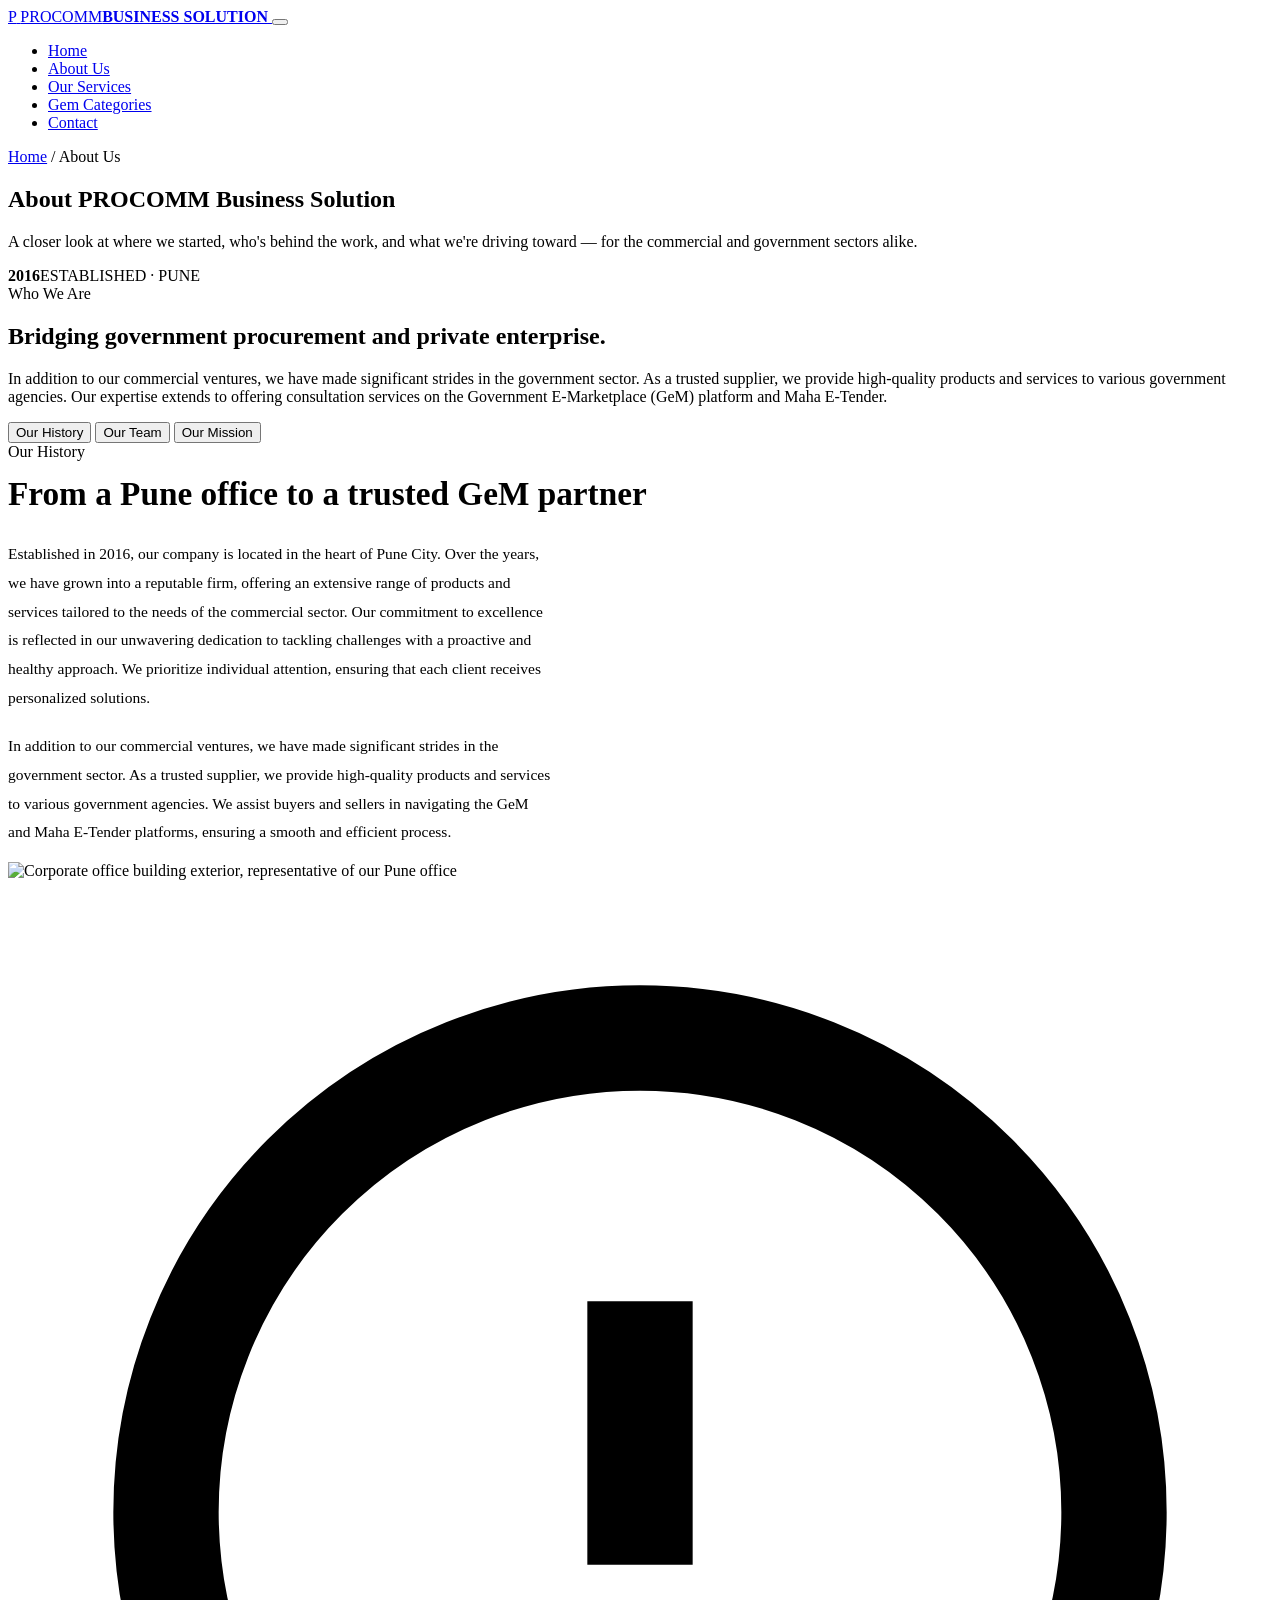
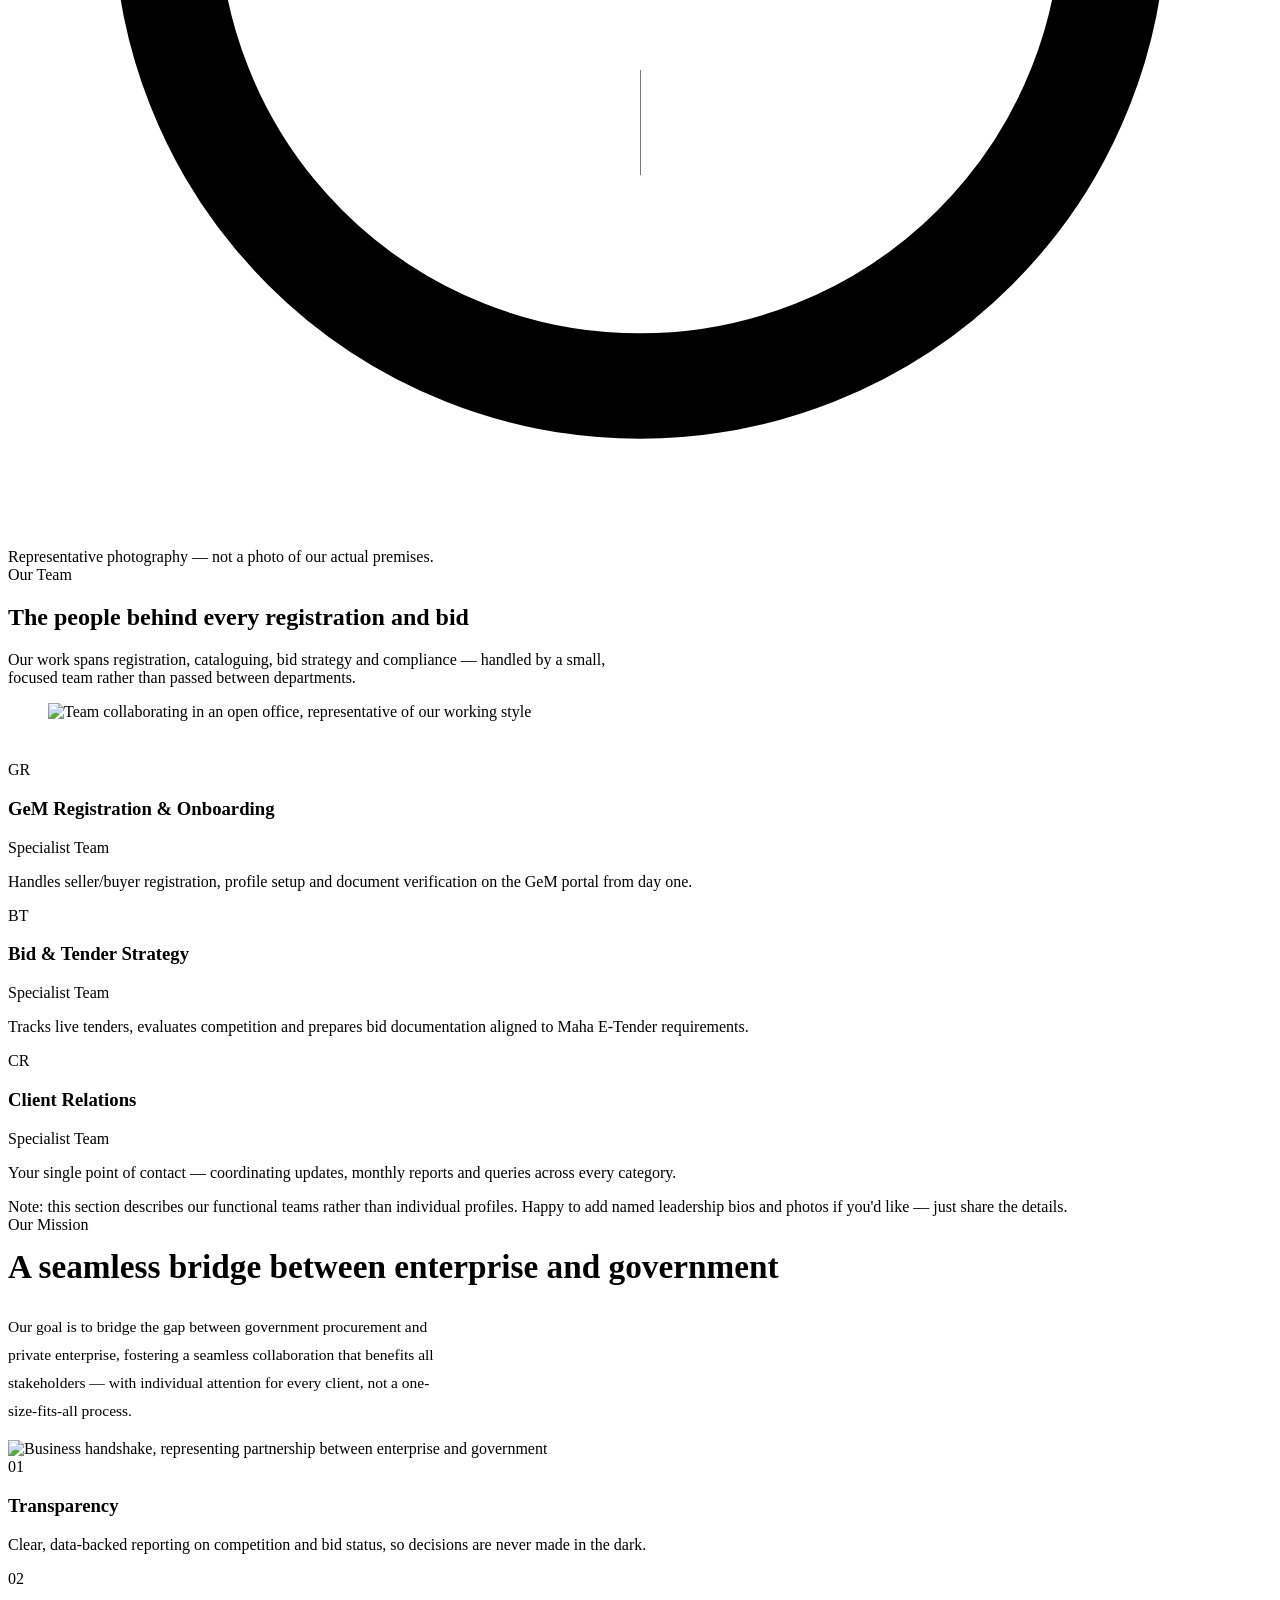
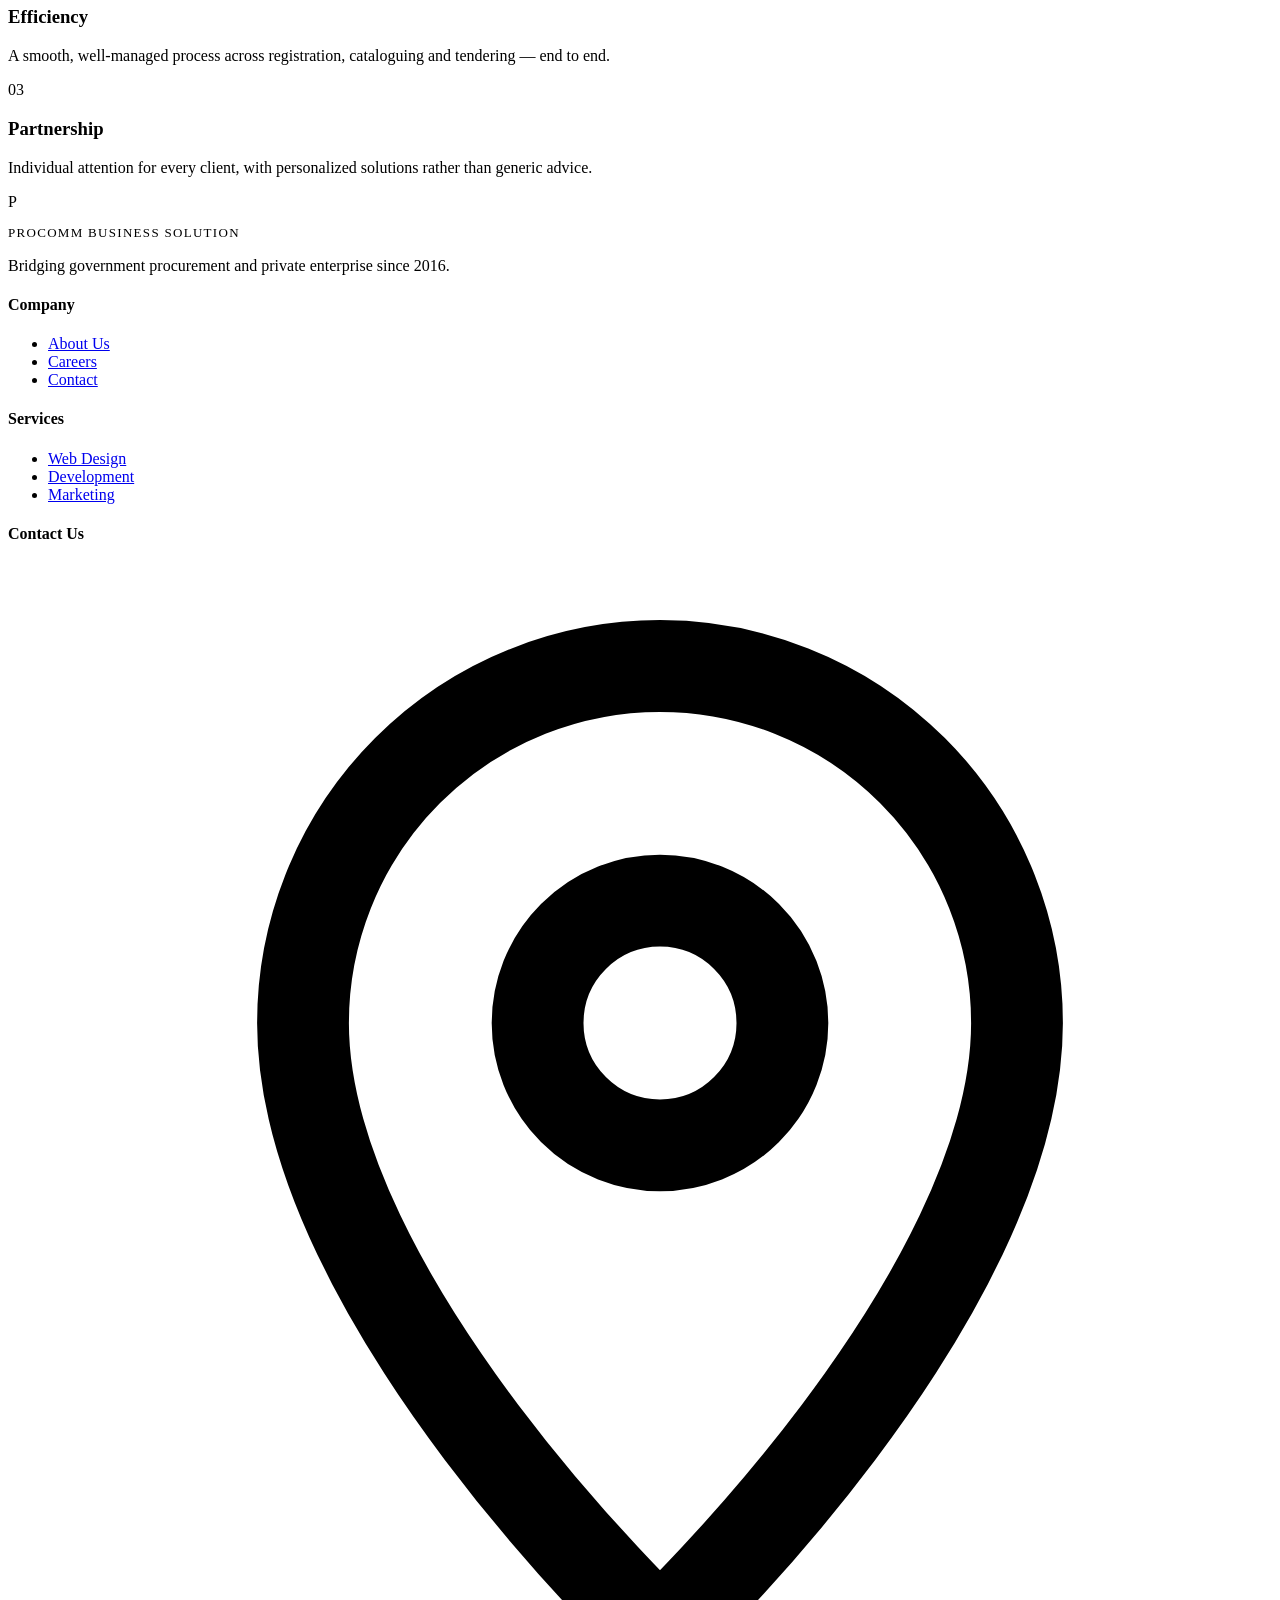
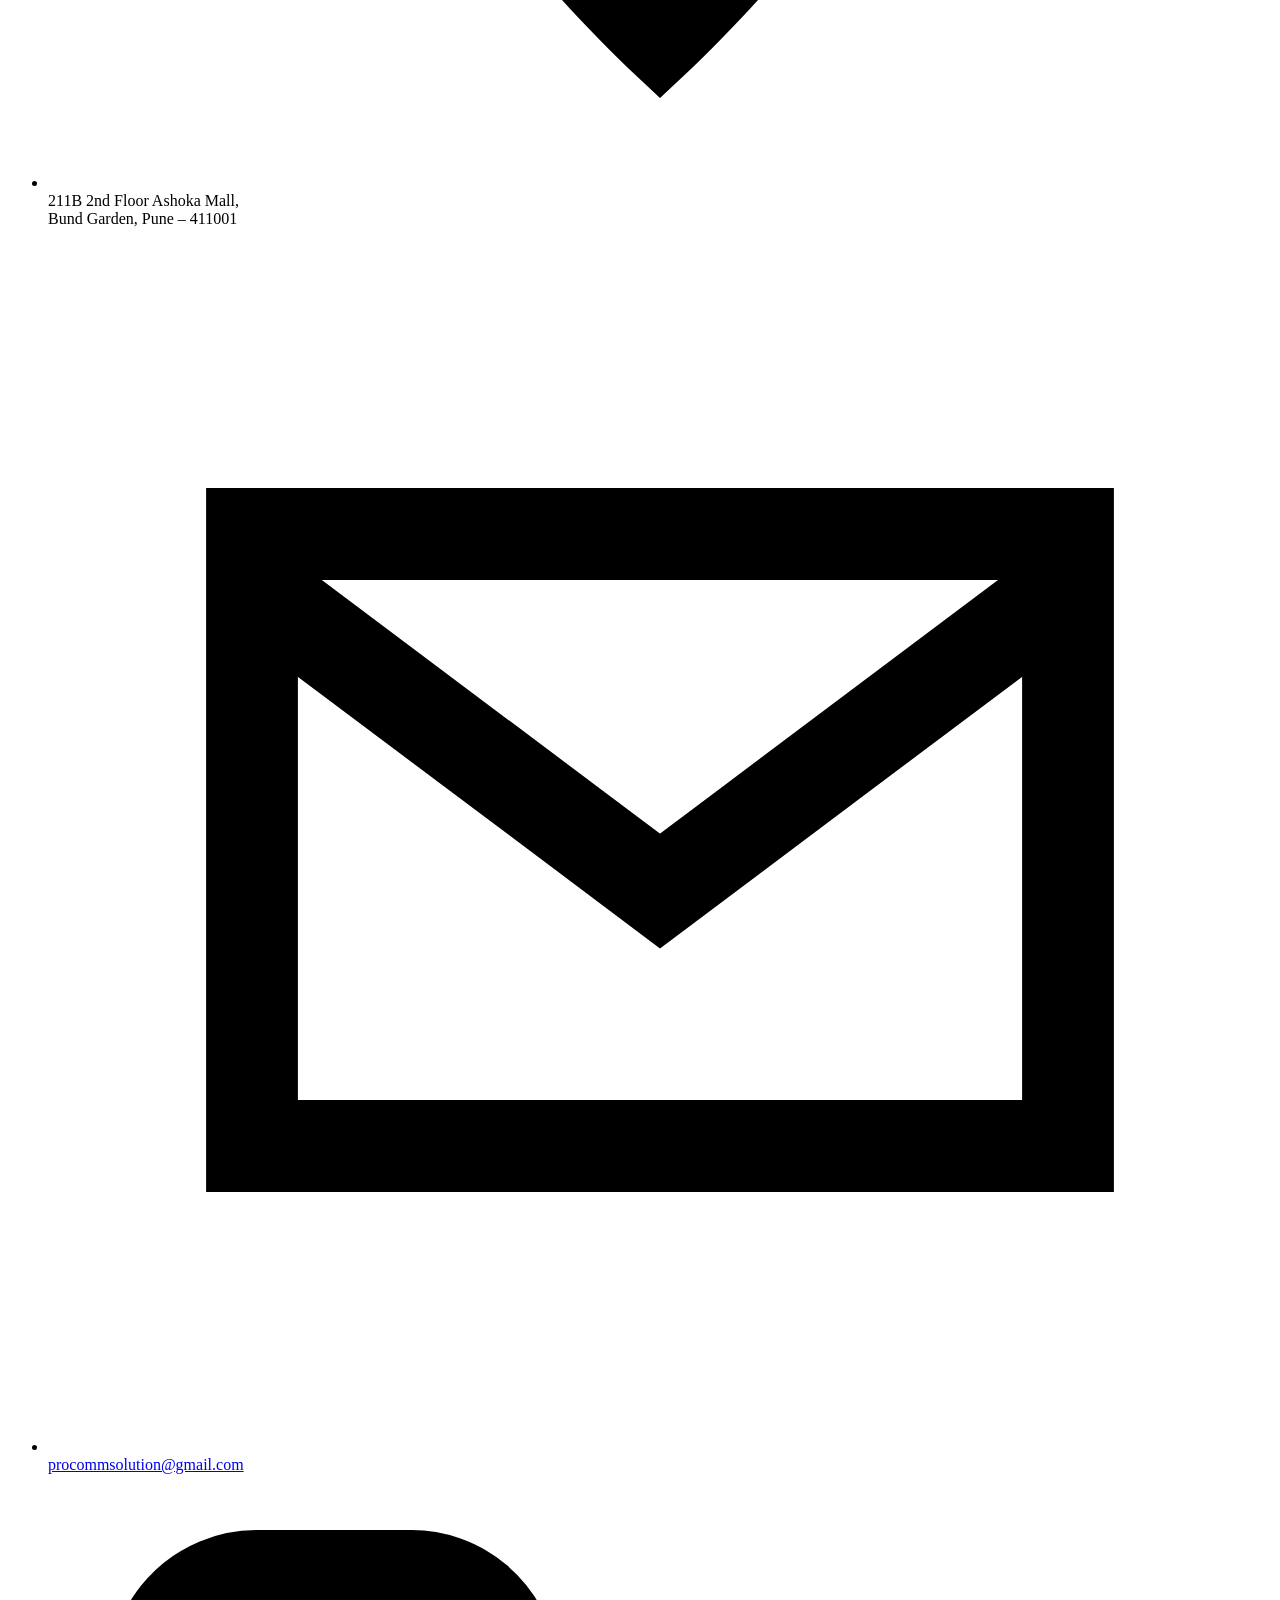
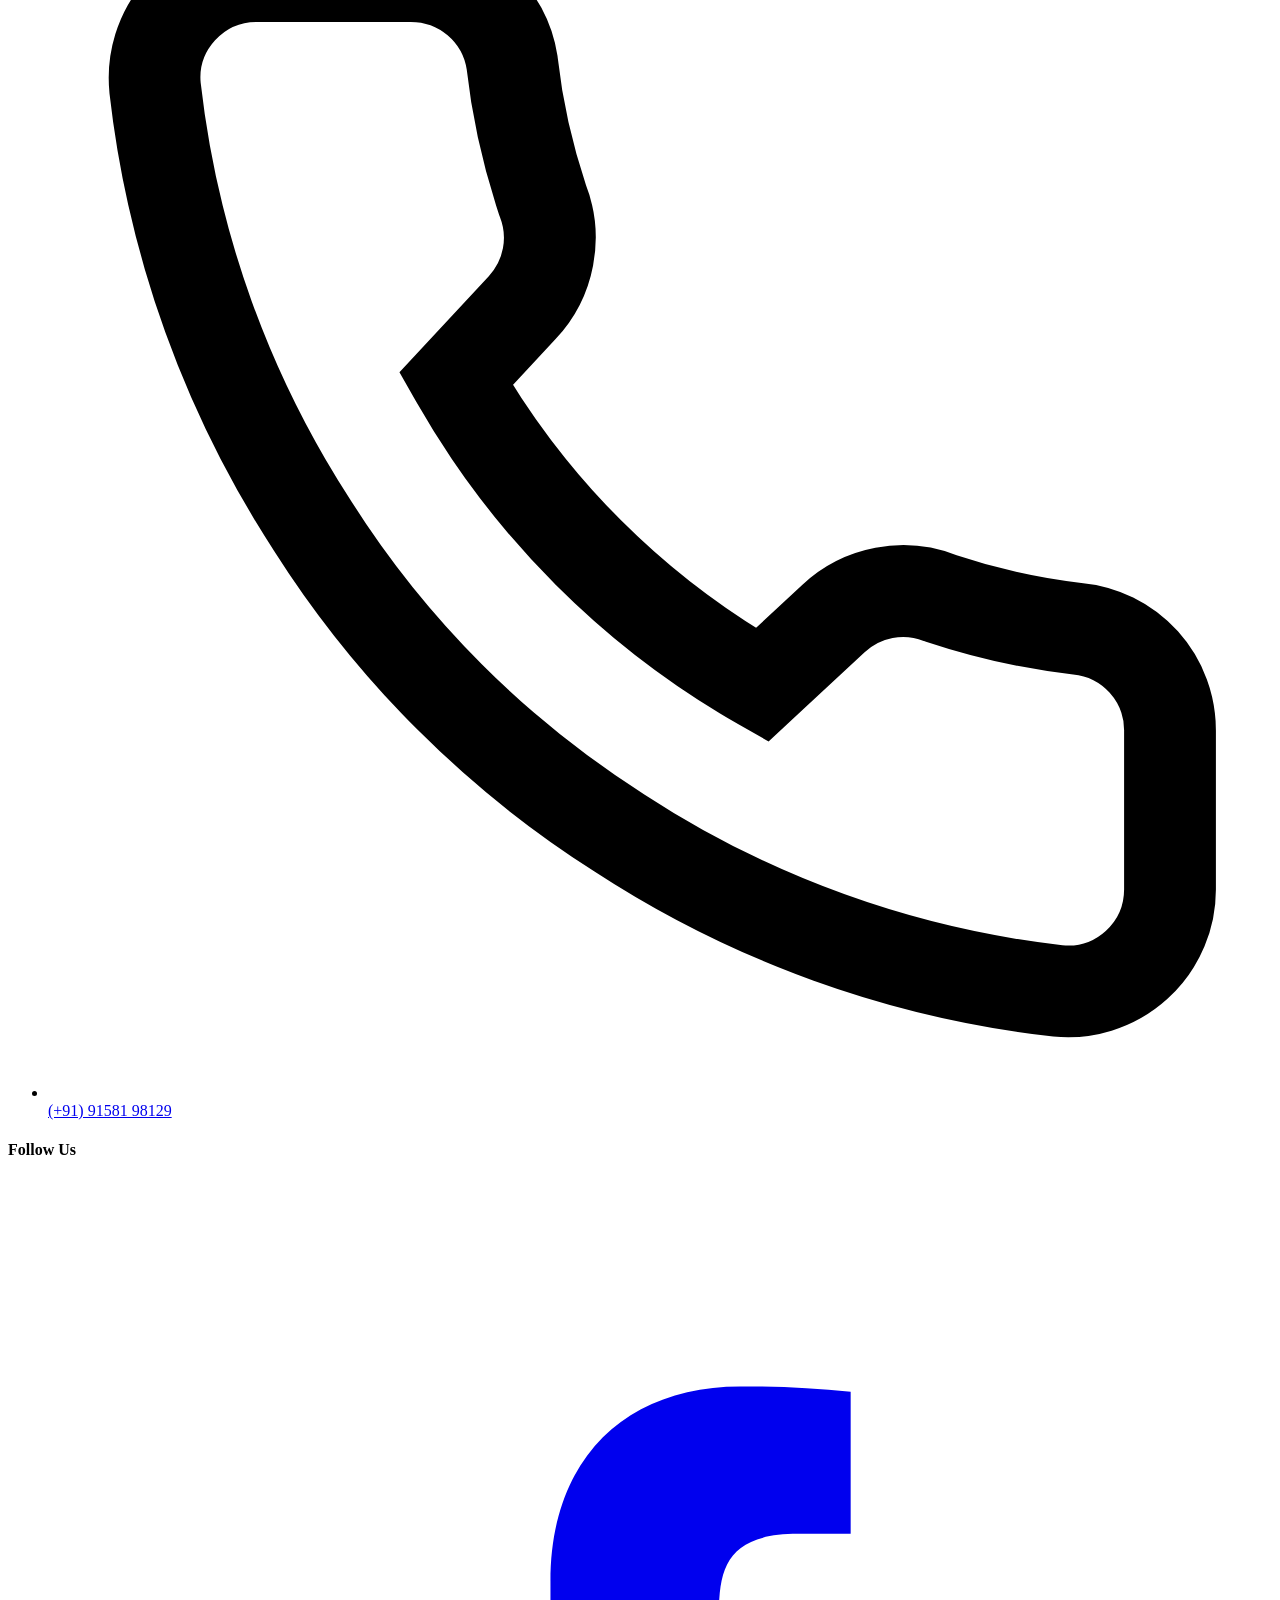
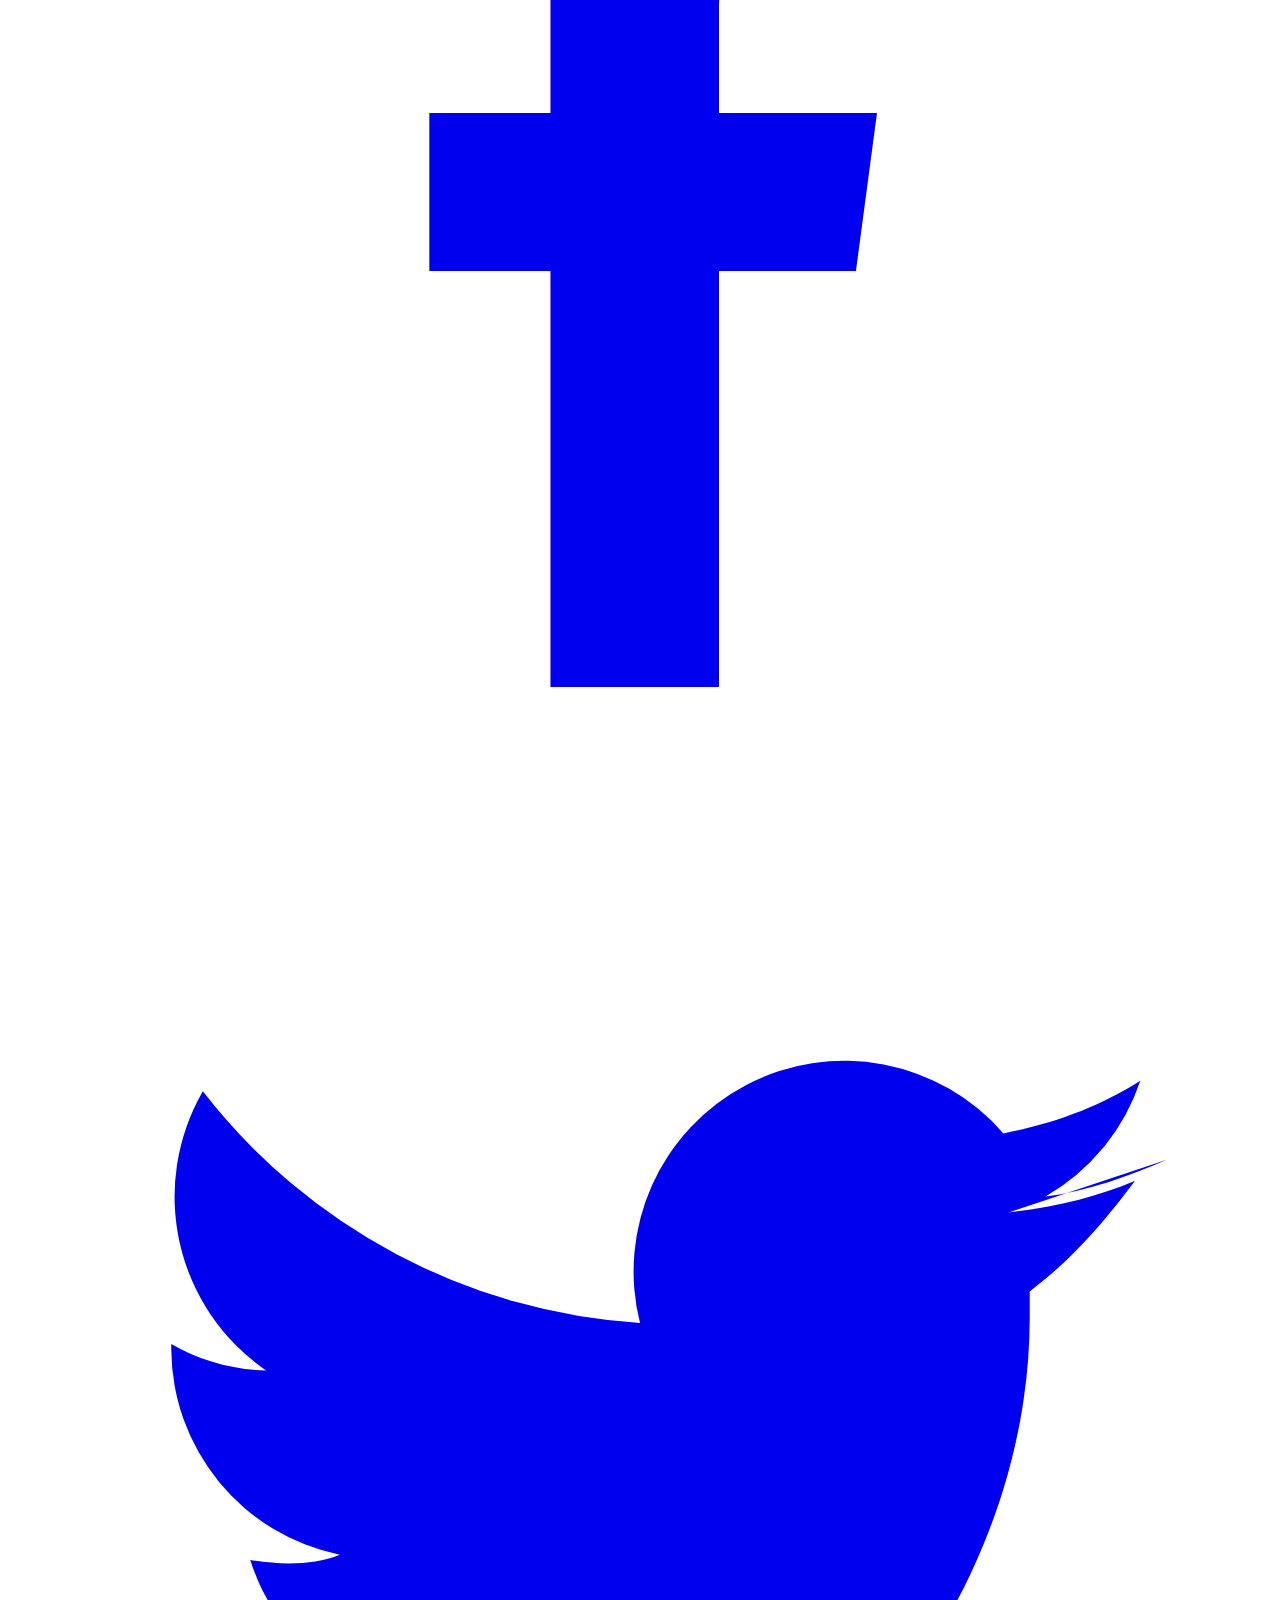
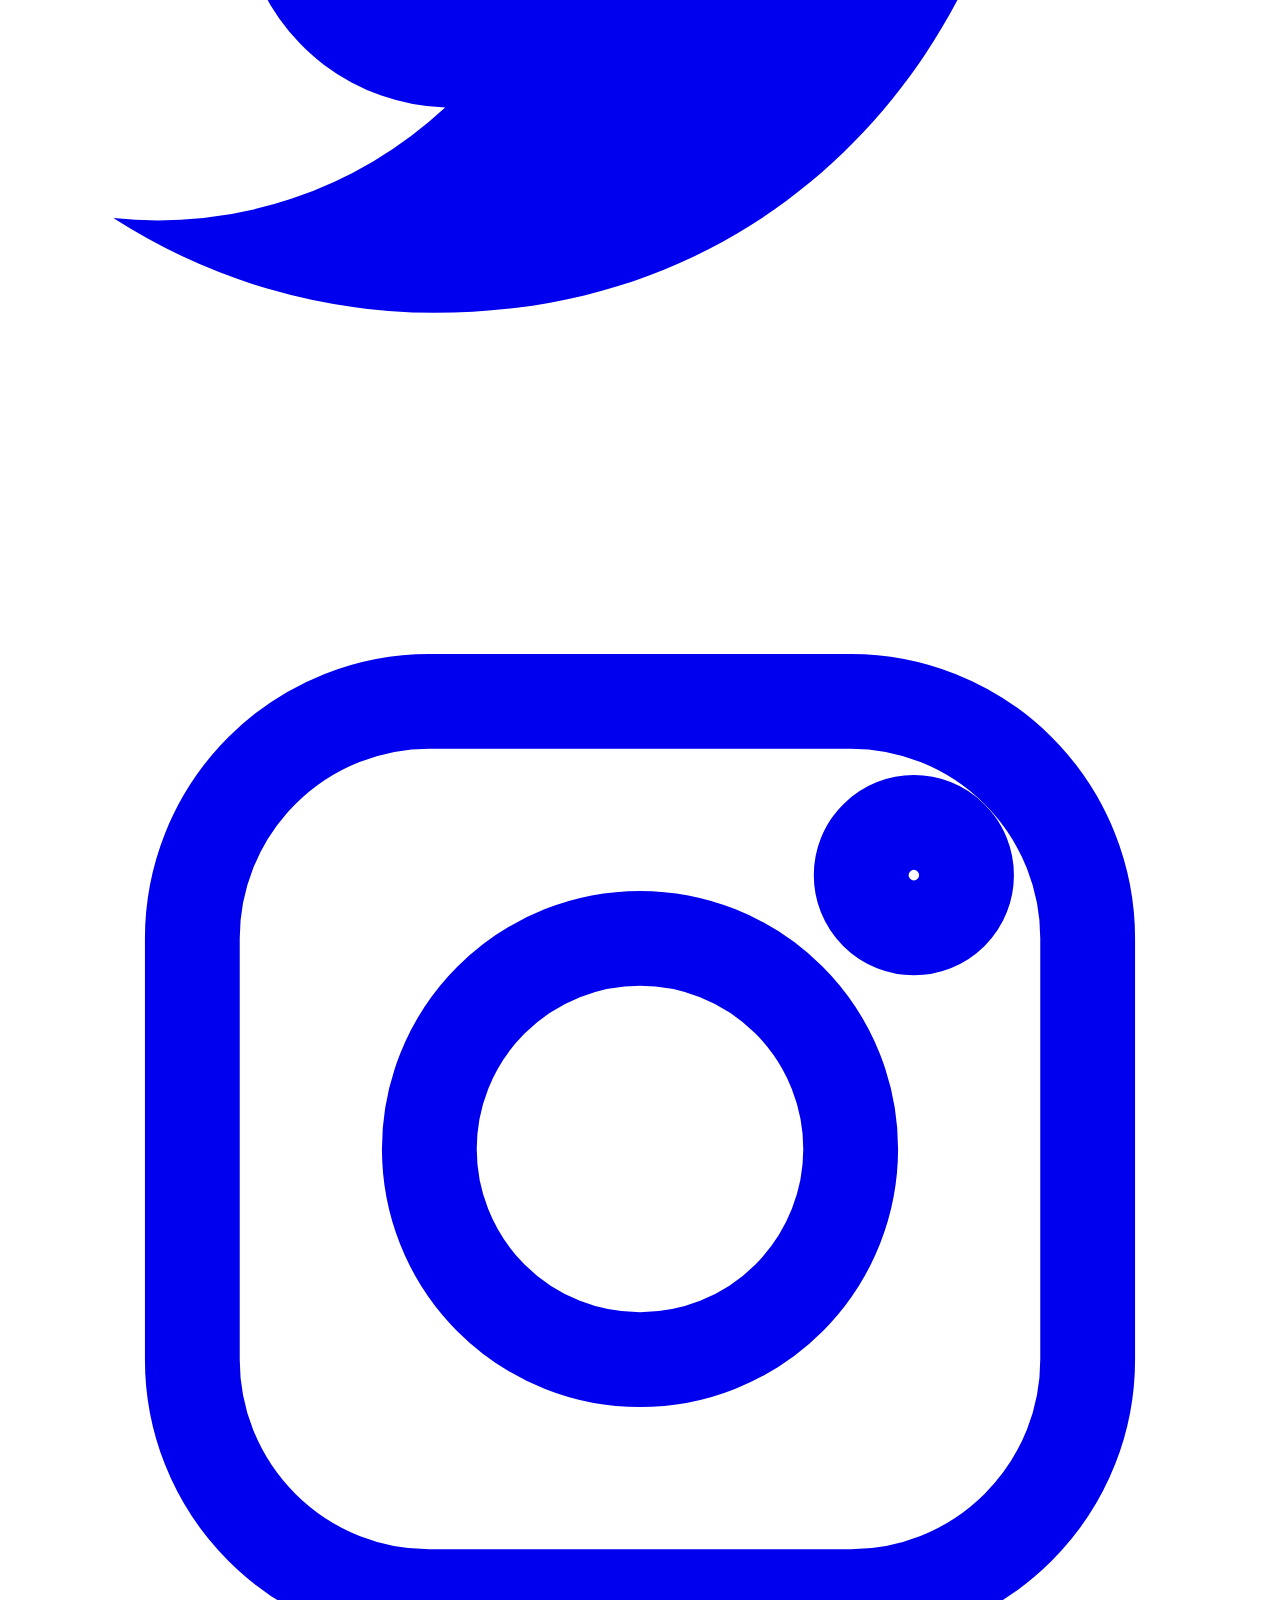
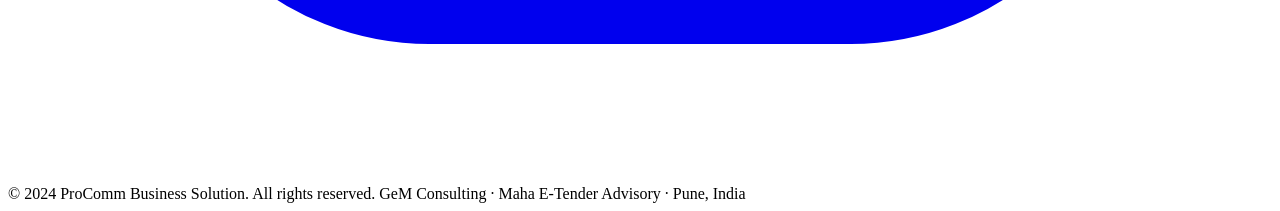
==== about.html @ 37d2df7b "Add files via upload" ====
<!DOCTYPE html>
<html lang="en">
<head>
<meta charset="UTF-8">
<meta name="viewport" content="width=device-width, initial-scale=1">
<title>About Us — PROCOMM BUSINESS SOLUTION</title>
<meta name="description" content="Our history, our team, and our mission — PROCOMM Business Solution, Pune.">
<link rel="preconnect" href="https://fonts.googleapis.com">
<link rel="preconnect" href="https://fonts.gstatic.com" crossorigin>
<link href="https://fonts.googleapis.com/css2?family=Fraunces:opsz,wght@9..144,500;9..144,600;9..144,680&family=Inter:wght@400;500;600;700&family=IBM+Plex+Mono:wght@400;500&display=swap" rel="stylesheet">
<link rel="stylesheet" href="styles.css">
</head>
<body>

<header id="site-header">
  <div class="nav">
    <a href="index.html" class="brand" aria-label="ProComm Business Solution — home">
      <span class="brand-mark">P</span>
      <span class="brand-text">PROCOMM<b>BUSINESS SOLUTION</b></span>
    </a>
    <button class="nav-toggle" id="navToggle" aria-label="Toggle menu" aria-expanded="false"><span></span></button>
    <nav class="menu" id="navMenu">
      <ul>
        <li><a href="index.html">Home</a></li>
        <li><a href="about.html" aria-current="page">About Us</a></li>
        <li><a href="services.html">Our Services</a></li>
        <li><a href="gem-categories.html">Gem Categories</a></li>
        <li><a href="contact.html">Contact</a></li>
      </ul>
    </nav>
  </div>
</header>

<main>

  <section class="page-banner">
    <div class="wrap">
      <div class="breadcrumb"><a href="index.html">Home</a> / About Us</div>
      <h1>About PROCOMM Business Solution</h1>
      <p class="lede">A closer look at where we started, who's behind the work, and what we're driving toward — for the commercial and government sectors alike.</p>
    </div>
  </section>

  <!-- ============ ABOUT INTRO ============ -->
  <section class="about">
    <div class="wrap about-grid">
      <div class="about-tab">
        <div class="est"><b>2016</b>ESTABLISHED · PUNE</div>
      </div>
      <div>
        <span class="eyebrow">Who We Are</span>
        <h2>Bridging government procurement and private enterprise.</h2>
        <p>In addition to our commercial ventures, we have made significant strides in the government sector. As a trusted supplier, we provide high-quality products and services to various government agencies. Our expertise extends to offering consultation services on the Government E-Marketplace (GeM) platform and Maha E-Tender.</p>
      </div>
    </div>
  </section>

  <!-- ============ TABS: HISTORY / TEAM / MISSION ============ -->
  <section class="section-alt">
    <div class="wrap">
      <div class="tabbar" role="tablist" aria-label="About sections">
        <button class="tab-btn" role="tab" data-tab="panel-history" aria-selected="true">Our History</button>
        <button class="tab-btn" role="tab" data-tab="panel-team" aria-selected="false" id="team">Our Team</button>
        <button class="tab-btn" role="tab" data-tab="panel-mission" aria-selected="false">Our Mission</button>
      </div>

      <!-- HISTORY -->
      <div class="tab-panel is-visible" id="panel-history" role="tabpanel">
        <div class="media-split">
          <div>
            <span class="eyebrow">Our History</span>
            <h2 style="font-size:clamp(1.7rem, 2.6vw, 2.2rem); color:var(--ink-900); margin-top:14px;">From a Pune office to a trusted GeM partner</h2>
            <p style="font-size:15.5px; line-height:1.85; max-width:70ch; color:var(--slate-700); margin-top:18px;">Established in 2016, our company is located in the heart of Pune City. Over the years, we have grown into a reputable firm, offering an extensive range of products and services tailored to the needs of the commercial sector. Our commitment to excellence is reflected in our unwavering dedication to tackling challenges with a proactive and healthy approach. We prioritize individual attention, ensuring that each client receives personalized solutions.</p>
            <p style="font-size:15.5px; line-height:1.85; max-width:70ch; color:var(--slate-700); margin-top:20px;">In addition to our commercial ventures, we have made significant strides in the government sector. As a trusted supplier, we provide high-quality products and services to various government agencies. We assist buyers and sellers in navigating the GeM and Maha E-Tender platforms, ensuring a smooth and efficient process.</p>
          </div>
          <div class="media-split-media">
            <figure class="photo-frame ratio-tall reveal-target in" style="margin:0;">
              <img src="https://images.unsplash.com/photo-1504297050568-910d24c426d3?w=1000&q=80&auto=format&fit=crop" alt="Corporate office building exterior, representative of our Pune office">
            </figure>
            <div class="photo-note">
              <svg viewBox="0 0 24 24" fill="none" stroke="currentColor" stroke-width="2"><circle cx="12" cy="12" r="9"/><path d="M12 8v5M12 16h.01"/></svg>
              Representative photography — not a photo of our actual premises.
            </div>
          </div>
        </div>
      </div>

      <!-- TEAM -->
      <div class="tab-panel" id="panel-team" role="tabpanel">
        <div class="section-head" style="max-width:75ch;">
          <span class="eyebrow">Our Team</span>
          <h2>The people behind every registration and bid</h2>
          <p>Our work spans registration, cataloguing, bid strategy and compliance — handled by a small, focused team rather than passed between departments.</p>
        </div>

        <figure class="photo-frame ratio-banner reveal-target in" style="margin-bottom:40px;">
          <img src="https://images.unsplash.com/photo-1531973576160-7125cd663d86?w=1800&q=80&auto=format&fit=crop" alt="Team collaborating in an open office, representative of our working style">
        </figure>

        <div class="team-grid">
          <div class="team-card zoom-card reveal-target">
            <div class="avatar">GR</div>
            <h3>GeM Registration &amp; Onboarding</h3>
            <span class="role">Specialist Team</span>
            <p>Handles seller/buyer registration, profile setup and document verification on the GeM portal from day one.</p>
          </div>
          <div class="team-card zoom-card reveal-target">
            <div class="avatar">BT</div>
            <h3>Bid &amp; Tender Strategy</h3>
            <span class="role">Specialist Team</span>
            <p>Tracks live tenders, evaluates competition and prepares bid documentation aligned to Maha E-Tender requirements.</p>
          </div>
          <div class="team-card zoom-card reveal-target">
            <div class="avatar">CR</div>
            <h3>Client Relations</h3>
            <span class="role">Specialist Team</span>
            <p>Your single point of contact — coordinating updates, monthly reports and queries across every category.</p>
          </div>
        </div>
        <div class="note-box">Note: this section describes our functional teams rather than individual profiles. Happy to add named leadership bios and photos if you'd like — just share the details.</div>
      </div>

      <!-- MISSION -->
      <div class="tab-panel" id="panel-mission" role="tabpanel">
        <div class="media-split reverse">
          <div>
            <span class="eyebrow">Our Mission</span>
            <h2 style="font-size:clamp(1.7rem, 2.6vw, 2.2rem); color:var(--ink-900); margin-top:14px;">A seamless bridge between enterprise and government</h2>
            <p style="font-size:15.5px; line-height:1.8; color:var(--slate-500); margin-top:16px; max-width:56ch;">Our goal is to bridge the gap between government procurement and private enterprise, fostering a seamless collaboration that benefits all stakeholders — with individual attention for every client, not a one-size-fits-all process.</p>
          </div>
          <div class="media-split-media">
            <figure class="photo-frame ratio-tall reveal-target in" style="margin:0;">
              <img src="https://images.unsplash.com/photo-1521791136064-7986c2920216?w=1000&q=80&auto=format&fit=crop" alt="Business handshake, representing partnership between enterprise and government">
            </figure>
          </div>
        </div>
        <div class="pillars">
          <div class="pillar zoom-card reveal-target">
            <span class="num">01</span>
            <h3>Transparency</h3>
            <p>Clear, data-backed reporting on competition and bid status, so decisions are never made in the dark.</p>
          </div>
          <div class="pillar zoom-card reveal-target">
            <span class="num">02</span>
            <h3>Efficiency</h3>
            <p>A smooth, well-managed process across registration, cataloguing and tendering — end to end.</p>
          </div>
          <div class="pillar zoom-card reveal-target">
            <span class="num">03</span>
            <h3>Partnership</h3>
            <p>Individual attention for every client, with personalized solutions rather than generic advice.</p>
          </div>
        </div>
      </div>
    </div>
  </section>

</main>

<!-- ============ FOOTER ============ -->
<footer id="contact">
  <div class="wrap">
    <div class="footer-grid">
      <div class="footer-brand">
        <span class="brand-mark">P</span>
        <div style="font-family:var(--font-mono); font-size:13px; letter-spacing:.1em; color:var(--paper-50); margin-top:14px;">PROCOMM BUSINESS SOLUTION</div>
        <p>Bridging government procurement and private enterprise since 2016.</p>
      </div>
      <div>
        <h4>Company</h4>
        <ul>
          <li><a href="about.html">About Us</a></li>
          <li><a href="about.html#team">Careers</a></li>
          <li><a href="contact.html">Contact</a></li>
        </ul>
      </div>
      <div>
        <h4>Services</h4>
        <ul>
          <li><a href="#">Web Design</a></li>
          <li><a href="#">Development</a></li>
          <li><a href="#">Marketing</a></li>
        </ul>
      </div>

      <div>
        <h4>Contact Us</h4>
        <ul class="contact-block">
          <li>
            <svg viewBox="0 0 24 24" fill="none" stroke="currentColor" stroke-width="1.8"><path d="M12 21s7-6.6 7-12a7 7 0 1 0-14 0c0 5.4 7 12 7 12Z"/><circle cx="12" cy="9" r="2.4"/></svg>
            <span>211B 2nd Floor Ashoka Mall,<br>Bund Garden, Pune – 411001</span>
          </li>
          <li>
            <svg viewBox="0 0 24 24" fill="none" stroke="currentColor" stroke-width="1.8"><path d="M4 6h16v12H4z"/><path d="M4 7l8 6 8-6"/></svg>
            <a href="mailto:procommsolution@gmail.com">procommsolution@gmail.com</a>
          </li>
          <li>
            <svg viewBox="0 0 24 24" fill="none" stroke="currentColor" stroke-width="1.8"><path d="M22 16.9v3a2 2 0 0 1-2.2 2 19.8 19.8 0 0 1-8.6-3.1 19.5 19.5 0 0 1-6-6A19.8 19.8 0 0 1 2.1 4.2 2 2 0 0 1 4.1 2h3a2 2 0 0 1 2 1.7c.1.9.3 1.8.6 2.7a2 2 0 0 1-.4 2.1L8 9.9a16 16 0 0 0 6 6l1.4-1.3a2 2 0 0 1 2.1-.4c.9.3 1.8.5 2.7.6a2 2 0 0 1 1.8 2Z"/></svg>
            <a href="tel:+919158198129">(+91) 91581 98129</a>
          </li>
        </ul>
      </div>
      <div>
        <h4>Follow Us</h4>
        <div class="social-row">
          <a href="https://www.facebook.com" aria-label="Facebook"><svg viewBox="0 0 24 24" fill="currentColor"><path d="M13.5 21v-7.9h2.6l.4-3h-3v-1.9c0-.9.2-1.5 1.5-1.5H16V4a20 20 0 0 0-2.1-.1c-2.1 0-3.6 1.3-3.6 3.7v2.5H8v3h2.3V21h3.2Z"/></svg></a>
          <a href="https://www.twitter.com" aria-label="Twitter"><svg viewBox="0 0 24 24" fill="currentColor"><path d="M22 5.9c-.7.3-1.5.6-2.3.7a4 4 0 0 0 1.8-2.2c-.8.5-1.6.8-2.6 1a4 4 0 0 0-6.9 3.6A11.4 11.4 0 0 1 3.7 4.6a4 4 0 0 0 1.2 5.3c-.6 0-1.3-.2-1.8-.5v.1a4 4 0 0 0 3.2 3.9c-.5.2-1.1.2-1.7.1a4 4 0 0 0 3.7 2.8A8 8 0 0 1 2 18.4a11.3 11.3 0 0 0 6.1 1.8c7.3 0 11.3-6.1 11.3-11.3v-.5c.8-.6 1.4-1.3 2-2.1-.7.3-1.5.5-2.4.6Z"/></svg></a>
          <a href="https://www.instagram.com" aria-label="Instagram"><svg viewBox="0 0 24 24" fill="none" stroke="currentColor" stroke-width="1.8"><rect x="3.5" y="3.5" width="17" height="17" rx="4.5"/><circle cx="12" cy="12" r="4"/><circle cx="17.2" cy="6.8" r="1"/></svg></a>
        </div>
      </div>
    </div>
    <div class="footer-bottom">
      <span>© 2024 ProComm Business Solution. All rights reserved.</span>
      <span>GeM Consulting · Maha E-Tender Advisory · Pune, India</span>
    </div>
  </div>
</footer>

<script src="script.js" defer></script>
</body>
</html>
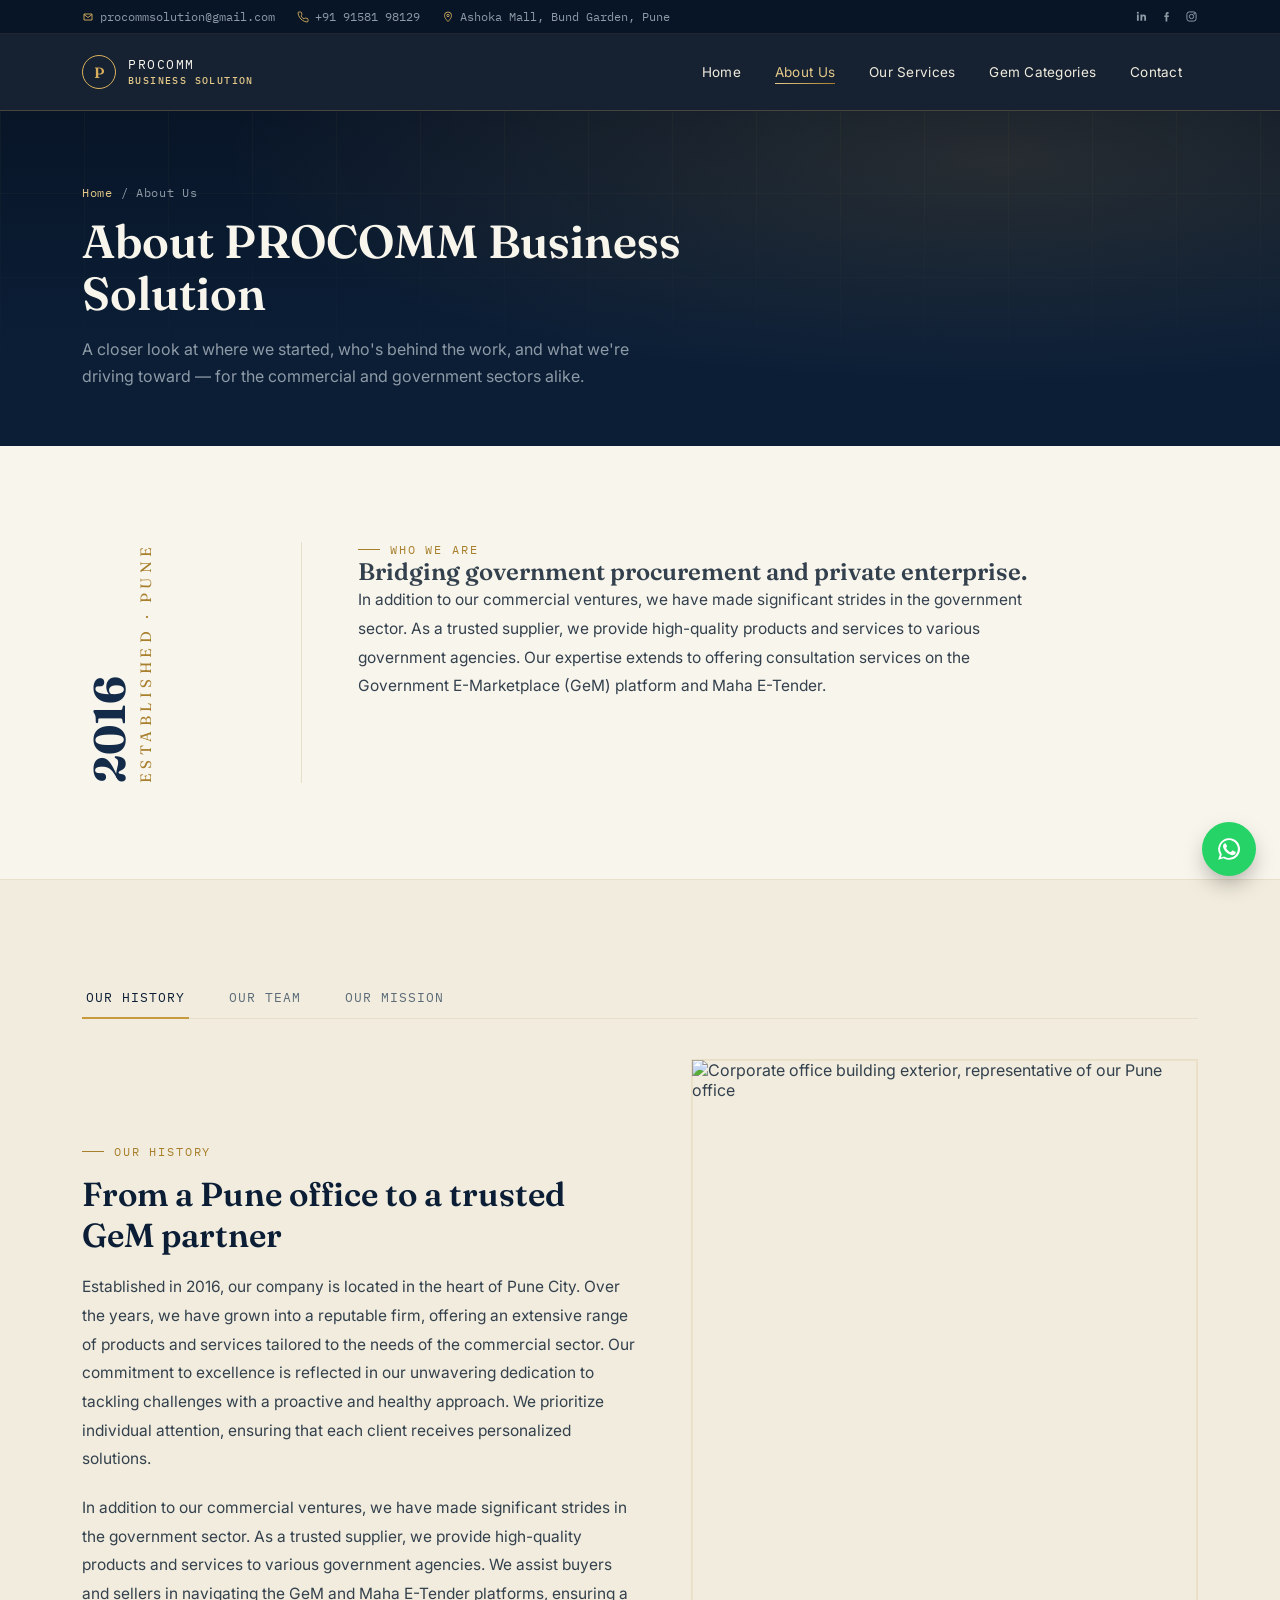
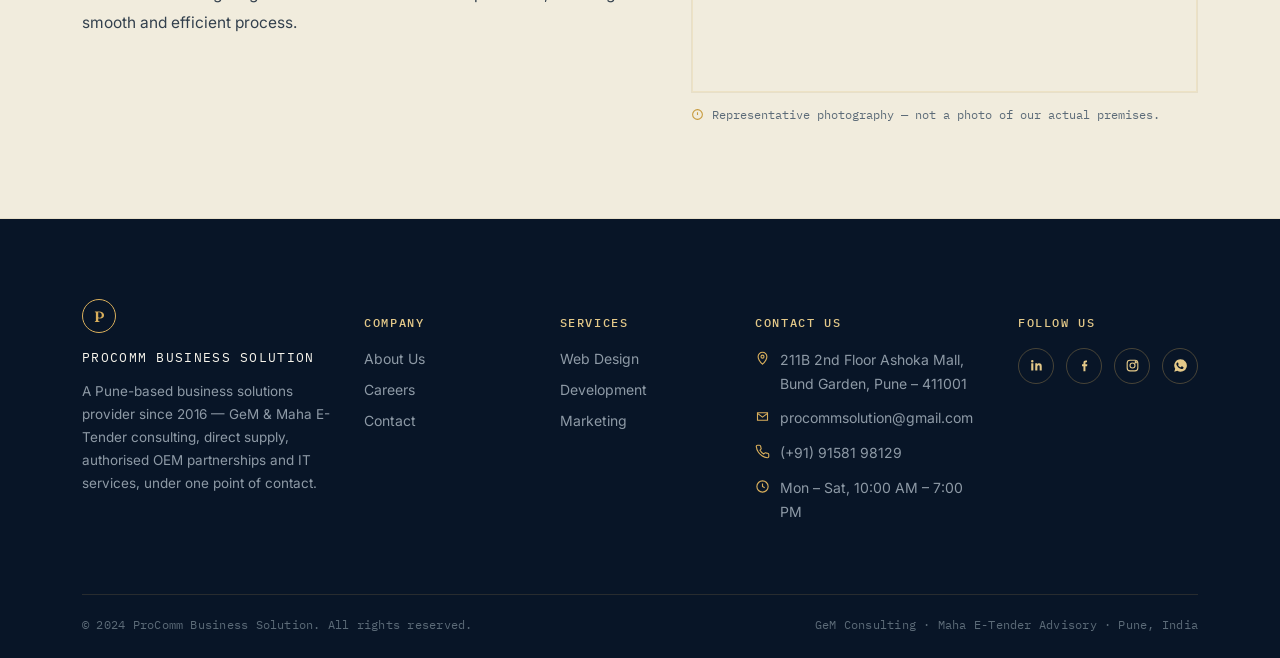
==== commit 3ad2b695: "Initial commit" ====
--- a/about.html
+++ b/about.html
@@ -12,6 +12,20 @@
 </head>
 <body>
 
+<div class="topbar">
+  <div class="wrap">
+    <div class="topbar-links">
+      <a href="mailto:procommsolution@gmail.com"><svg viewBox="0 0 24 24" fill="none" stroke="currentColor" stroke-width="1.8"><path d="M4 6h16v12H4z"/><path d="M4 7l8 6 8-6"/></svg>procommsolution@gmail.com</a>
+      <a href="tel:+919158198129"><svg viewBox="0 0 24 24" fill="none" stroke="currentColor" stroke-width="1.8"><path d="M22 16.9v3a2 2 0 0 1-2.2 2 19.8 19.8 0 0 1-8.6-3.1 19.5 19.5 0 0 1-6-6A19.8 19.8 0 0 1 2.1 4.2 2 2 0 0 1 4.1 2h3a2 2 0 0 1 2 1.7c.1.9.3 1.8.6 2.7a2 2 0 0 1-.4 2.1L8 9.9a16 16 0 0 0 6 6l1.4-1.3a2 2 0 0 1 2.1-.4c.9.3 1.8.5 2.7.6a2 2 0 0 1 1.8 2Z"/></svg>+91 91581 98129</a>
+      <span><svg viewBox="0 0 24 24" fill="none" stroke="currentColor" stroke-width="1.8" style="width:12px;height:12px;display:inline;vertical-align:-2px;margin-right:6px;"><path d="M12 21s7-6.6 7-12a7 7 0 1 0-14 0c0 5.4 7 12 7 12Z"/><circle cx="12" cy="9" r="2.4"/></svg>Ashoka Mall, Bund Garden, Pune</span>
+    </div>
+    <div class="topbar-social">
+      <a href="https://www.linkedin.com" aria-label="LinkedIn"><svg viewBox="0 0 24 24" fill="currentColor"><path d="M6.94 8.5H3.56V20h3.38V8.5ZM5.25 3a2 2 0 1 0 0 4 2 2 0 0 0 0-4ZM20.44 20h-3.37v-5.9c0-1.4-.5-2.36-1.76-2.36-.96 0-1.53.65-1.78 1.27-.09.22-.11.53-.11.84V20h-3.38s.05-10.4 0-11.5h3.38v1.63c.45-.7 1.25-1.7 3.05-1.7 2.23 0 3.9 1.46 3.9 4.6V20Z"/></svg></a>
+      <a href="https://www.facebook.com" aria-label="Facebook"><svg viewBox="0 0 24 24" fill="currentColor"><path d="M13.5 21v-7.9h2.6l.4-3h-3v-1.9c0-.9.2-1.5 1.5-1.5H16V4a20 20 0 0 0-2.1-.1c-2.1 0-3.6 1.3-3.6 3.7v2.5H8v3h2.3V21h3.2Z"/></svg></a>
+      <a href="https://www.instagram.com" aria-label="Instagram"><svg viewBox="0 0 24 24" fill="none" stroke="currentColor" stroke-width="1.8"><rect x="3.5" y="3.5" width="17" height="17" rx="4.5"/><circle cx="12" cy="12" r="4"/><circle cx="17.2" cy="6.8" r="1"/></svg></a>
+    </div>
+  </div>
+</div>
 <header id="site-header">
   <div class="nav">
     <a href="index.html" class="brand" aria-label="ProComm Business Solution — home">
@@ -164,7 +178,7 @@
       <div class="footer-brand">
         <span class="brand-mark">P</span>
         <div style="font-family:var(--font-mono); font-size:13px; letter-spacing:.1em; color:var(--paper-50); margin-top:14px;">PROCOMM BUSINESS SOLUTION</div>
-        <p>Bridging government procurement and private enterprise since 2016.</p>
+        <p>A Pune-based business solutions provider since 2016 — GeM &amp; Maha E-Tender consulting, direct supply, authorised OEM partnerships and IT services, under one point of contact.</p>
       </div>
       <div>
         <h4>Company</h4>
@@ -198,14 +212,19 @@
             <svg viewBox="0 0 24 24" fill="none" stroke="currentColor" stroke-width="1.8"><path d="M22 16.9v3a2 2 0 0 1-2.2 2 19.8 19.8 0 0 1-8.6-3.1 19.5 19.5 0 0 1-6-6A19.8 19.8 0 0 1 2.1 4.2 2 2 0 0 1 4.1 2h3a2 2 0 0 1 2 1.7c.1.9.3 1.8.6 2.7a2 2 0 0 1-.4 2.1L8 9.9a16 16 0 0 0 6 6l1.4-1.3a2 2 0 0 1 2.1-.4c.9.3 1.8.5 2.7.6a2 2 0 0 1 1.8 2Z"/></svg>
             <a href="tel:+919158198129">(+91) 91581 98129</a>
           </li>
+          <li>
+            <svg viewBox="0 0 24 24" fill="none" stroke="currentColor" stroke-width="1.8"><circle cx="12" cy="12" r="9"/><path d="M12 7v5l3.5 2"/></svg>
+            <span>Mon – Sat, 10:00 AM – 7:00 PM</span>
+          </li>
         </ul>
       </div>
       <div>
         <h4>Follow Us</h4>
         <div class="social-row">
+          <a href="https://www.linkedin.com" aria-label="LinkedIn"><svg viewBox="0 0 24 24" fill="currentColor"><path d="M6.94 8.5H3.56V20h3.38V8.5ZM5.25 3a2 2 0 1 0 0 4 2 2 0 0 0 0-4ZM20.44 20h-3.37v-5.9c0-1.4-.5-2.36-1.76-2.36-.96 0-1.53.65-1.78 1.27-.09.22-.11.53-.11.84V20h-3.38s.05-10.4 0-11.5h3.38v1.63c.45-.7 1.25-1.7 3.05-1.7 2.23 0 3.9 1.46 3.9 4.6V20Z"/></svg></a>
           <a href="https://www.facebook.com" aria-label="Facebook"><svg viewBox="0 0 24 24" fill="currentColor"><path d="M13.5 21v-7.9h2.6l.4-3h-3v-1.9c0-.9.2-1.5 1.5-1.5H16V4a20 20 0 0 0-2.1-.1c-2.1 0-3.6 1.3-3.6 3.7v2.5H8v3h2.3V21h3.2Z"/></svg></a>
-          <a href="https://www.twitter.com" aria-label="Twitter"><svg viewBox="0 0 24 24" fill="currentColor"><path d="M22 5.9c-.7.3-1.5.6-2.3.7a4 4 0 0 0 1.8-2.2c-.8.5-1.6.8-2.6 1a4 4 0 0 0-6.9 3.6A11.4 11.4 0 0 1 3.7 4.6a4 4 0 0 0 1.2 5.3c-.6 0-1.3-.2-1.8-.5v.1a4 4 0 0 0 3.2 3.9c-.5.2-1.1.2-1.7.1a4 4 0 0 0 3.7 2.8A8 8 0 0 1 2 18.4a11.3 11.3 0 0 0 6.1 1.8c7.3 0 11.3-6.1 11.3-11.3v-.5c.8-.6 1.4-1.3 2-2.1-.7.3-1.5.5-2.4.6Z"/></svg></a>
           <a href="https://www.instagram.com" aria-label="Instagram"><svg viewBox="0 0 24 24" fill="none" stroke="currentColor" stroke-width="1.8"><rect x="3.5" y="3.5" width="17" height="17" rx="4.5"/><circle cx="12" cy="12" r="4"/><circle cx="17.2" cy="6.8" r="1"/></svg></a>
+          <a href="https://wa.me/919158198129" aria-label="WhatsApp"><svg viewBox="0 0 24 24" fill="currentColor"><path d="M12 2a10 10 0 0 0-8.5 15.2L2 22l4.9-1.5A10 10 0 1 0 12 2Zm4.6 14.2c-.2.6-1.2 1.2-1.9 1.3-.5.1-1.1.1-1.8-.1-.4-.1-.9-.3-1.6-.6-2.8-1.2-4.6-4-4.8-4.2-.1-.2-1.1-1.5-1.1-2.9s.7-2 1-2.3c.2-.2.5-.3.7-.3h.5c.2 0 .4 0 .6.4.2.5.7 1.7.8 1.9.1.1.1.3 0 .5-.1.2-.2.3-.3.5-.1.1-.3.3-.4.4-.1.1-.3.3-.1.6.2.3.7 1.2 1.5 2 1.1.9 2 1.2 2.3 1.3.3.1.4.1.6-.1.1-.2.7-.9.9-1.2.2-.3.4-.2.6-.1.3.1 1.7.9 2 1 .3.1.5.1.6.2.1.2.1.7-.1 1.3Z"/></svg></a>
         </div>
       </div>
     </div>
@@ -216,6 +235,10 @@
   </div>
 </footer>
 
+<a class="whatsapp-float" href="https://wa.me/919158198129?text=Hello%20PROCOMM%2C%20I%27d%20like%20to%20know%20more%20about%20your%20services." target="_blank" rel="noopener" aria-label="Chat on WhatsApp">
+  <svg viewBox="0 0 24 24" fill="currentColor"><path d="M17.5 14.4c-.3-.1-1.7-.9-2-1-.3-.1-.5-.1-.7.1-.2.3-.8 1-.9 1.2-.2.2-.3.2-.6.1-.3-.1-1.2-.5-2.3-1.5-.9-.8-1.4-1.7-1.6-2-.2-.3 0-.5.1-.6.1-.1.3-.3.4-.5.1-.2.2-.3.3-.5.1-.2 0-.4 0-.5C10 9 9.5 7.8 9.3 7.3c-.2-.5-.4-.4-.6-.4h-.5c-.2 0-.5.1-.7.3-.3.3-1 1-1 2.4s1 2.8 1.2 3c.1.2 2 3.1 4.9 4.3.7.3 1.2.5 1.6.6.7.2 1.3.2 1.8.1.5-.1 1.7-.7 2-1.4.2-.7.2-1.2.2-1.4-.1-.1-.3-.2-.6-.4Z"/><path d="M12 2a10 10 0 0 0-8.5 15.2L2 22l4.9-1.5A10 10 0 1 0 12 2Zm0 18.2a8.2 8.2 0 0 1-4.2-1.1l-.3-.2-3 .9.9-2.9-.2-.3A8.2 8.2 0 1 1 12 20.2Z"/></svg>
+</a>
+
 <script src="script.js" defer></script>
 </body>
 </html>
--- a/styles.css
+++ b/styles.css
@@ -0,0 +1,686 @@
+/* =====================================================
+   PROCOMM BUSINESS SOLUTION — shared stylesheet
+   ===================================================== */
+
+/* ---------- TOKENS ---------- */
+:root{
+  --ink-950:#081527;
+  --ink-900:#0B1E36;
+  --ink-800:#132B49;
+  --ink-700:#1D3A5F;
+  --gold-300:#E4C989;
+  --gold-400:#D9AF5C;
+  --gold-500:#C79A3D;
+  --gold-600:#A87F2C;
+  --paper-50:#F8F5EC;
+  --paper-100:#F1ECDD;
+  --paper-200:#E7DFC9;
+  --slate-700:#33404D;
+  --slate-500:#5C6B78;
+  --slate-300:#8E9AA6;
+
+  --font-display:'Fraunces', serif;
+  --font-body:'Inter', sans-serif;
+  --font-mono:'IBM Plex Mono', monospace;
+
+  --max-w:1180px;
+}
+
+*,*::before,*::after{box-sizing:border-box;}
+html{scroll-behavior:smooth;}
+@media (prefers-reduced-motion: reduce){
+  html{scroll-behavior:auto;}
+  *,*::before,*::after{animation-duration:0.001ms !important; animation-iteration-count:1 !important; transition-duration:0.001ms !important; scroll-behavior:auto !important;}
+}
+
+body{
+  margin:0;
+  font-family:var(--font-body);
+  color:var(--slate-700);
+  background:var(--paper-50);
+  -webkit-font-smoothing:antialiased;
+}
+
+img,svg{display:block;max-width:100%;}
+a{color:inherit;text-decoration:none;}
+ul{list-style:none;margin:0;padding:0;}
+h1,h2,h3{font-family:var(--font-display);margin:0;font-weight:600;}
+p{margin:0;}
+
+.wrap{max-width:var(--max-w);margin:0 auto;padding:0 32px;}
+
+.eyebrow{
+  font-family:var(--font-mono);
+  font-size:11.5px;
+  letter-spacing:.16em;
+  text-transform:uppercase;
+  color:var(--gold-600);
+  display:flex;
+  align-items:center;
+  gap:10px;
+}
+.eyebrow::before{
+  content:"";
+  width:22px;height:1px;
+  background:var(--gold-600);
+  display:inline-block;
+}
+.eyebrow.on-dark{color:var(--gold-300);}
+.eyebrow.on-dark::before{background:var(--gold-300);}
+
+a:focus-visible, button:focus-visible{
+  outline:2px solid var(--gold-500);
+  outline-offset:3px;
+  border-radius:2px;
+}
+
+/* ---------- PAGE HEADER BANNER (inner pages) ---------- */
+.page-banner{
+  background:
+    radial-gradient(ellipse at 78% 15%, rgba(217,175,92,0.14), transparent 55%),
+    linear-gradient(180deg, var(--ink-950), var(--ink-900) 70%);
+  color:var(--paper-50);
+  padding:74px 0 56px;
+  position:relative;
+  overflow:hidden;
+}
+.page-banner::before{
+  content:"";
+  position:absolute; inset:0;
+  background-image:
+    repeating-linear-gradient(0deg, rgba(217,175,92,0.05) 0px, rgba(217,175,92,0.05) 1px, transparent 1px, transparent 84px),
+    repeating-linear-gradient(90deg, rgba(217,175,92,0.05) 0px, rgba(217,175,92,0.05) 1px, transparent 1px, transparent 84px);
+  mask-image:linear-gradient(180deg, rgba(0,0,0,0.9), transparent 92%);
+  pointer-events:none;
+}
+.page-banner .wrap{position:relative;}
+.breadcrumb{
+  font-family:var(--font-mono);
+  font-size:12px;
+  letter-spacing:.06em;
+  color:var(--slate-300);
+  margin-bottom:16px;
+}
+.breadcrumb a{color:var(--gold-300);}
+.breadcrumb a:hover{text-decoration:underline;}
+.page-banner h1{
+  font-size:clamp(2rem, 4vw, 2.9rem);
+  line-height:1.12;
+  margin-top:14px;
+  max-width:20ch;
+}
+.page-banner .lede{
+  font-size:16px;
+  color:var(--slate-300);
+  max-width:56ch;
+  margin-top:16px;
+  line-height:1.7;
+}
+
+/* ---------- HEADER / NAV ---------- */
+header{
+  position:sticky; top:0; z-index:100;
+  background:rgba(8,21,39,0.94);
+  backdrop-filter:blur(10px);
+  border-bottom:1px solid rgba(217,175,92,0.25);
+  transition:padding .25s ease;
+}
+.nav{
+  display:flex; align-items:center; justify-content:space-between;
+  padding:20px 32px;
+  max-width:var(--max-w); margin:0 auto;
+  transition:padding .25s ease;
+}
+header.shrink .nav{padding:12px 32px;}
+
+.brand{
+  display:flex; align-items:center; gap:12px;
+  font-family:var(--font-mono);
+  color:var(--paper-50);
+}
+.brand-mark{
+  width:34px;height:34px;
+  border:1px solid var(--gold-400);
+  border-radius:50%;
+  display:flex;align-items:center;justify-content:center;
+  color:var(--gold-400);
+  font-family:var(--font-display);
+  font-size:15px;
+  font-weight:600;
+  flex:none;
+}
+.brand-text{font-size:13px; letter-spacing:.12em; line-height:1.3;}
+.brand-text b{color:var(--gold-300); font-weight:500; display:block; font-size:10px; letter-spacing:.14em;}
+
+nav.menu ul{display:flex; gap:2px;}
+nav.menu a{
+  font-size:13.5px;
+  letter-spacing:.02em;
+  color:var(--paper-100);
+  padding:10px 16px;
+  display:inline-block;
+  position:relative;
+}
+nav.menu a::after{
+  content:"";
+  position:absolute; left:16px; right:16px; bottom:6px;
+  height:1px; background:linear-gradient(90deg, var(--gold-300), var(--gold-600));
+  transform:scaleX(0); transform-origin:left;
+  transition:transform .25s ease;
+}
+nav.menu a:hover::after, nav.menu a:focus-visible::after, nav.menu a[aria-current="page"]::after{transform:scaleX(1);}
+nav.menu a:hover, nav.menu a:focus-visible, nav.menu a[aria-current="page"]{color:var(--gold-300);}
+
+.nav-toggle{
+  display:none;
+  background:none;border:1px solid rgba(217,175,92,0.4);
+  border-radius:6px;
+  width:40px;height:36px;
+  cursor:pointer;
+  position:relative;
+}
+.nav-toggle span, .nav-toggle span::before, .nav-toggle span::after{
+  content:""; position:absolute; left:9px; right:9px; height:1.5px; background:var(--gold-300);
+  transition:transform .2s ease, opacity .2s ease;
+}
+.nav-toggle span{top:17px;}
+.nav-toggle span::before{content:"";top:-7px;}
+.nav-toggle span::after{content:"";top:7px;}
+.nav-toggle.open span{background:transparent;}
+.nav-toggle.open span::before{transform:translateY(7px) rotate(45deg);}
+.nav-toggle.open span::after{transform:translateY(-7px) rotate(-45deg);}
+
+@media (max-width:840px){
+  nav.menu{
+    position:fixed; inset:65px 0 auto 0;
+    background:var(--ink-950);
+    border-bottom:1px solid rgba(217,175,92,.25);
+    max-height:0; overflow:hidden;
+    transition:max-height .3s ease;
+  }
+  nav.menu.open{max-height:340px;}
+  nav.menu ul{flex-direction:column; padding:8px 32px 20px;}
+  nav.menu a{padding:14px 4px; border-bottom:1px solid rgba(255,255,255,0.06); display:block;}
+  nav.menu a::after{display:none;}
+  .nav-toggle{display:inline-block;}
+}
+
+/* ---------- BUTTON ---------- */
+.btn{
+  display:inline-flex; align-items:center; gap:10px;
+  font-family:var(--font-mono);
+  font-size:13px;
+  letter-spacing:.08em;
+  text-transform:uppercase;
+  padding:15px 26px;
+  border:1px solid var(--gold-400);
+  color:var(--gold-300);
+  border-radius:2px;
+  background:transparent;
+  cursor:pointer;
+  transition:background .25s ease, color .25s ease, transform .25s ease, box-shadow .25s ease;
+}
+.btn:hover{
+  background:linear-gradient(135deg, var(--gold-300), var(--gold-500) 55%, var(--gold-600));
+  color:var(--ink-950);
+  transform:translateY(-2px);
+  box-shadow:0 14px 26px -10px rgba(217,175,92,0.5);
+}
+.btn.dark{border-color:var(--gold-600); color:var(--gold-600);}
+.btn.dark:hover{background:linear-gradient(135deg, var(--gold-500), var(--gold-600) 60%, var(--gold-300)); color:var(--paper-50);}
+.btn svg{width:14px;height:14px;}
+
+/* ---------- HOME HERO ---------- */
+.hero{
+  position:relative;
+  background:
+    radial-gradient(ellipse at 78% 15%, rgba(217,175,92,0.14), transparent 55%),
+    linear-gradient(180deg, var(--ink-950), var(--ink-900) 60%, var(--ink-800));
+  color:var(--paper-50);
+  overflow:hidden;
+}
+.hero::before{
+  content:"";
+  position:absolute; inset:0;
+  background-image:
+    repeating-linear-gradient(0deg, rgba(217,175,92,0.055) 0px, rgba(217,175,92,0.055) 1px, transparent 1px, transparent 84px),
+    repeating-linear-gradient(90deg, rgba(217,175,92,0.055) 0px, rgba(217,175,92,0.055) 1px, transparent 1px, transparent 84px);
+  mask-image:linear-gradient(180deg, rgba(0,0,0,0.9), transparent 92%);
+  pointer-events:none;
+}
+.hero-inner{
+  position:relative;
+  display:grid;
+  grid-template-columns:1.15fr 0.85fr;
+  align-items:center;
+  gap:40px;
+  padding:96px 32px 104px;
+  max-width:var(--max-w); margin:0 auto;
+}
+.hero h1{
+  font-size:clamp(2.4rem, 4.6vw, 3.6rem);
+  line-height:1.08;
+  font-weight:600;
+  letter-spacing:-.01em;
+  margin:18px 0 22px;
+  max-width:15ch;
+}
+.hero h1 em{
+  font-style:normal;
+  background:linear-gradient(120deg, var(--gold-300), var(--gold-500) 50%, var(--gold-300));
+  -webkit-background-clip:text;
+  background-clip:text;
+  color:transparent;
+}
+.hero .tagline{
+  font-size:17px;
+  color:var(--slate-300);
+  max-width:38ch;
+  line-height:1.6;
+  margin-bottom:36px;
+}
+
+.seal-wrap{display:flex; align-items:center; justify-content:center;}
+.seal{width:min(340px, 100%); height:auto;}
+.seal .ring{transform-origin:100px 100px; animation:spin 48s linear infinite;}
+@keyframes spin{to{transform:rotate(360deg);}}
+
+@media (max-width:840px){
+  .hero-inner{grid-template-columns:1fr; padding:64px 24px 56px; text-align:left;}
+  .seal-wrap{order:-1; margin-bottom:8px;}
+  .seal{width:180px;}
+}
+
+/* ---------- PHOTOGRAPHY ---------- */
+.hero-bg{position:absolute; inset:0; z-index:0; overflow:hidden;}
+.hero-bg img{width:100%; height:100%; object-fit:cover; opacity:0.32;}
+.hero-bg::after{
+  content:""; position:absolute; inset:0;
+  background:linear-gradient(180deg, rgba(8,21,39,0.90), rgba(11,30,54,0.92) 55%, rgba(19,43,73,0.97));
+}
+
+.photo-frame{
+  position:relative; overflow:hidden;
+  border:1px solid var(--paper-200);
+  background:var(--paper-100);
+  cursor:pointer;
+  transition:box-shadow .35s ease, transform .35s ease;
+}
+.photo-frame img{width:100%; height:100%; object-fit:cover; display:block; transition:transform .7s ease;}
+.photo-frame:hover img, .photo-frame.is-active img{transform:scale(1.07);}
+.photo-frame:hover, .photo-frame.is-active{
+  box-shadow:0 24px 44px -14px rgba(11,30,54,0.32), 0 0 0 1px rgba(217,175,92,0.28);
+  transform:translateY(-4px);
+}
+.photo-frame::after{content:""; position:absolute; inset:0; box-shadow:inset 0 0 0 1px rgba(217,175,92,0.18); pointer-events:none;}
+.photo-caption{
+  font-family:var(--font-mono); font-size:10.5px; letter-spacing:.08em; text-transform:uppercase;
+  color:var(--slate-500); margin-top:12px;
+}
+
+.ratio-banner{aspect-ratio:16/6.2;}
+.ratio-wide{aspect-ratio:16/9;}
+.ratio-tall{aspect-ratio:4/5;}
+.ratio-square{aspect-ratio:1/1;}
+
+.media-split{display:grid; grid-template-columns:1.05fr 0.95fr; gap:48px; align-items:center;}
+.media-split.reverse{grid-template-columns:0.95fr 1.05fr;}
+.media-split.reverse .media-split-media{order:2;}
+@media (max-width:840px){
+  .media-split, .media-split.reverse{grid-template-columns:1fr;}
+  .media-split.reverse .media-split-media{order:0;}
+}
+
+.photo-note{
+  margin-top:14px; font-family:var(--font-mono); font-size:11.5px; color:var(--slate-500);
+  display:flex; align-items:center; gap:8px;
+}
+.photo-note svg{width:13px; height:13px; color:var(--gold-500); flex:none;}
+
+/* ---------- STAT BAR ---------- */
+.stat-bar{
+  display:flex; flex-wrap:wrap;
+  border-top:1px solid rgba(217,175,92,0.22); border-bottom:1px solid rgba(217,175,92,0.22);
+  margin-top:56px;
+}
+.stat{flex:1 1 160px; text-align:center; padding:26px 14px; border-right:1px solid rgba(217,175,92,0.15);}
+.stat:last-child{border-right:none;}
+.stat .num{font-family:var(--font-display); font-size:1.9rem; color:var(--gold-300); font-weight:600;}
+.stat .label{font-family:var(--font-mono); font-size:10.5px; letter-spacing:.07em; color:var(--slate-300); margin-top:6px; text-transform:uppercase;}
+
+/* ---------- CAPABILITY LIST (hero) ---------- */
+.cap-list{display:flex; flex-direction:column; gap:10px; margin:28px 0 34px;}
+.cap-list li{display:flex; align-items:center; gap:10px; font-size:14px; color:var(--slate-300);}
+.cap-list svg{width:16px; height:16px; color:var(--gold-400); flex:none;}
+
+/* ---------- PROCESS STEPS ---------- */
+.process-grid{display:grid; grid-template-columns:repeat(4, 1fr); gap:24px;}
+.process-step{padding:30px 24px; background:var(--paper-50); border-top:3px solid transparent; border-image:linear-gradient(90deg, var(--gold-300), var(--gold-600)) 1; box-shadow:0 1px 2px rgba(11,30,54,0.04);}
+.process-step .step-num{font-family:var(--font-mono); color:var(--gold-600); font-size:12px; letter-spacing:.1em;}
+.process-step h3{font-size:16.5px; color:var(--ink-900); margin:10px 0 8px;}
+.process-step p{font-size:13.5px; line-height:1.65; color:var(--slate-500);}
+@media (max-width:900px){.process-grid{grid-template-columns:1fr 1fr; gap:18px;}}
+@media (max-width:560px){.process-grid{grid-template-columns:1fr;}}
+
+/* ---------- SERVICE DETAIL (alternating image/text rows) ---------- */
+.service-detail{display:grid; grid-template-columns:0.9fr 1.1fr; gap:48px; align-items:center; padding:56px 0; border-bottom:1px solid var(--paper-200);}
+.service-detail:last-child{border-bottom:none;}
+.service-detail.reverse{grid-template-columns:1.1fr 0.9fr;}
+.service-detail.reverse .service-detail-media{order:2;}
+.service-detail h3{font-size:20px; color:var(--ink-900); margin:12px 0 12px;}
+.service-detail > div:not(.service-detail-media) > p{font-size:14.5px; line-height:1.75; color:var(--slate-500);}
+.service-detail ul{margin-top:16px; display:flex; flex-direction:column; gap:10px;}
+.service-detail ul li{font-size:13.5px; line-height:1.5; color:var(--slate-700); display:flex; gap:10px; align-items:flex-start;}
+.service-detail ul li::before{content:"—"; color:var(--gold-500); flex:none; font-family:var(--font-mono);}
+@media (max-width:840px){
+  .service-detail, .service-detail.reverse{grid-template-columns:1fr; padding:36px 0;}
+  .service-detail.reverse .service-detail-media{order:0;}
+}
+
+/* ---------- REASONS GRID (why us) ---------- */
+.reasons-grid{display:grid; grid-template-columns:repeat(3, 1fr); gap:28px;}
+.reason{padding:28px 24px; background:var(--paper-50); border:1px solid var(--paper-200);}
+.reason .rnum{font-family:var(--font-mono); font-size:11px; color:var(--gold-600); letter-spacing:.1em;}
+.reason h3{font-size:16px; color:var(--ink-900); margin:10px 0 8px;}
+.reason p{font-size:13.5px; line-height:1.65; color:var(--slate-500);}
+@media (max-width:900px){.reasons-grid{grid-template-columns:1fr; gap:16px;}}
+
+/* ---------- QUOTE BLOCK ---------- */
+.quote-block{
+  margin-top:28px; padding:24px 26px; background:var(--paper-100);
+  border-left:2px solid var(--gold-500); font-family:var(--font-display);
+  font-size:16.5px; line-height:1.6; color:var(--ink-900); font-weight:500;
+}
+.quote-block cite{display:block; margin-top:14px; font-family:var(--font-mono); font-size:11px; font-style:normal; letter-spacing:.05em; color:var(--slate-500); text-transform:uppercase;}
+
+/* ---------- TOP UTILITY BAR ---------- */
+.topbar{
+  background:var(--ink-950);
+  border-bottom:1px solid rgba(217,175,92,0.12);
+  font-family:var(--font-mono);
+  font-size:11.5px;
+  color:var(--slate-300);
+}
+.topbar .wrap{display:flex; justify-content:space-between; align-items:center; padding:9px 32px; gap:16px; flex-wrap:wrap;}
+.topbar-links{display:flex; gap:22px; flex-wrap:wrap;}
+.topbar-links a{display:inline-flex; align-items:center; gap:6px; color:var(--slate-300); transition:color .2s ease;}
+.topbar-links a:hover{color:var(--gold-300);}
+.topbar-links svg{width:12px; height:12px; color:var(--gold-400); flex:none;}
+.topbar-social{display:flex; gap:12px;}
+.topbar-social a{color:var(--slate-300); transition:color .2s ease;}
+.topbar-social a:hover{color:var(--gold-300);}
+.topbar-social svg{width:13px; height:13px;}
+@media (max-width:760px){.topbar-links span:last-child{display:none;}}
+@media (max-width:560px){.topbar .wrap{padding:8px 20px;}}
+
+/* ---------- CAPABILITY GRID (4-up, dark) ---------- */
+.cap-grid{display:grid; grid-template-columns:repeat(4, 1fr); gap:1px; background:rgba(217,175,92,0.15); margin-top:44px;}
+.cap-tile{
+  background:var(--ink-900); padding:32px 26px; color:var(--paper-100);
+  cursor:pointer; transition:background .3s ease, transform .3s ease;
+}
+.cap-tile:hover, .cap-tile.is-active{background:var(--ink-800); transform:translateY(-4px);}
+.cap-tile .cap-icon{width:34px; height:34px; color:var(--gold-400); margin-bottom:18px;}
+.cap-tile h3{font-size:15.5px; color:var(--paper-50); margin-bottom:8px;}
+.cap-tile p{font-size:13px; line-height:1.6; color:var(--slate-300);}
+@media (max-width:900px){.cap-grid{grid-template-columns:1fr 1fr;}}
+@media (max-width:560px){.cap-grid{grid-template-columns:1fr;}}
+
+/* ---------- INDUSTRY TILES (image + label) ---------- */
+.industry-grid{display:grid; grid-template-columns:repeat(4, 1fr); gap:20px;}
+.industry-tile{position:relative; aspect-ratio:4/5; overflow:hidden; cursor:pointer; border:1px solid var(--paper-200);}
+.industry-tile img{width:100%; height:100%; object-fit:cover; transition:transform .6s ease;}
+.industry-tile:hover img, .industry-tile.is-active img{transform:scale(1.08);}
+.industry-tile:hover, .industry-tile.is-active{box-shadow:0 24px 44px -14px rgba(11,30,54,0.32), 0 0 0 1px rgba(217,175,92,0.28); transform:translateY(-4px); transition:transform .35s ease, box-shadow .35s ease;}
+.industry-tile::after{
+  content:""; position:absolute; inset:0;
+  background:linear-gradient(0deg, rgba(8,21,39,0.88), rgba(8,21,39,0.15) 55%, transparent);
+}
+.industry-label{
+  position:absolute; left:0; right:0; bottom:0; padding:16px 16px 14px; z-index:2;
+  font-family:var(--font-display); font-size:14.5px; color:var(--paper-50); font-weight:600; line-height:1.3;
+}
+.industry-label span{
+  display:block; font-family:var(--font-mono); font-size:10px; letter-spacing:.06em; color:var(--gold-300);
+  text-transform:uppercase; margin-top:4px; font-weight:400;
+}
+@media (max-width:900px){.industry-grid{grid-template-columns:1fr 1fr;}}
+@media (max-width:520px){.industry-grid{grid-template-columns:1fr;}}
+
+/* ---------- TESTIMONIALS ---------- */
+.testimonial-grid{display:grid; grid-template-columns:repeat(3, 1fr); gap:26px;}
+.testimonial{
+  background:var(--paper-50); border:1px solid var(--paper-200); padding:28px 26px;
+  display:flex; flex-direction:column; gap:16px;
+}
+.testimonial .quote-mark{font-family:var(--font-display); font-size:34px; color:var(--gold-400); line-height:1;}
+.testimonial p{font-size:14px; line-height:1.7; color:var(--slate-700);}
+.testimonial .placeholder-flag{
+  font-family:var(--font-mono); font-size:10px; letter-spacing:.05em; text-transform:uppercase;
+  color:var(--gold-600); background:var(--paper-100); display:inline-block; padding:4px 8px; align-self:flex-start;
+}
+.testimonial cite{font-style:normal; font-family:var(--font-mono); font-size:11.5px; color:var(--slate-500);}
+@media (max-width:900px){.testimonial-grid{grid-template-columns:1fr; gap:18px;}}
+
+/* ---------- FINAL CTA BANNER ---------- */
+.cta-banner{
+  background:linear-gradient(135deg, var(--ink-950), var(--ink-800));
+  color:var(--paper-50);
+  padding:72px 0;
+  text-align:center;
+  position:relative;
+  overflow:hidden;
+}
+.cta-banner::before{
+  content:""; position:absolute; inset:0;
+  background:radial-gradient(ellipse at 50% 0%, rgba(217,175,92,0.16), transparent 60%);
+}
+.cta-banner .wrap{position:relative;}
+.cta-banner h2{color:var(--paper-50); font-size:clamp(1.7rem, 3vw, 2.3rem); max-width:22ch; margin:14px auto 18px;}
+.cta-banner p{color:var(--slate-300); max-width:56ch; margin:0 auto 34px; font-size:15px; line-height:1.7;}
+.cta-banner .btn-row{display:flex; gap:16px; justify-content:center; flex-wrap:wrap;}
+
+/* ---------- WHATSAPP FLOAT ---------- */
+.whatsapp-float{
+  position:fixed; right:24px; bottom:24px; z-index:200;
+  width:54px; height:54px; border-radius:50%;
+  background:#25D366; display:flex; align-items:center; justify-content:center;
+  box-shadow:0 10px 24px -6px rgba(0,0,0,0.4);
+  transition:transform .25s ease, box-shadow .25s ease;
+}
+.whatsapp-float:hover{transform:scale(1.08); box-shadow:0 14px 30px -6px rgba(0,0,0,0.5);}
+.whatsapp-float svg{width:26px; height:26px; color:#fff;}
+
+/* ---------- SOURCE NOTE ---------- */
+.source-note{
+  margin-top:20px; padding:16px 20px; background:var(--paper-100); border-left:2px solid var(--gold-500);
+  font-family:var(--font-mono); font-size:12px; line-height:1.7; color:var(--slate-500);
+}
+.zoom-card{
+  cursor:pointer;
+  transition:transform .35s cubic-bezier(.2,.8,.2,1), box-shadow .35s ease, border-color .35s ease;
+  will-change:transform;
+}
+.zoom-card:hover,
+.zoom-card:focus-visible,
+.zoom-card.is-active{
+  transform:translateY(-6px) scale(1.035) !important;
+  box-shadow:0 24px 44px -14px rgba(11,30,54,0.32), 0 0 0 1px rgba(217,175,92,0.28);
+  z-index:2;
+  outline:none;
+}
+.zoom-card:active{transform:translateY(-3px) scale(1.015) !important;}
+
+/* ---------- SCROLL REVEAL (generic) ---------- */
+.reveal-target{opacity:0; transform:translateY(18px); transition:opacity .6s ease, transform .6s ease;}
+.reveal-target.in{opacity:1; transform:translateY(0);}
+
+/* ---------- SECTIONS: general ---------- */
+section{padding:96px 0;}
+.section-alt{background:var(--paper-100); border-top:1px solid var(--paper-200); border-bottom:1px solid var(--paper-200);}
+.section-head{margin-bottom:48px; max-width:60ch;}
+.section-head h2{font-size:clamp(1.7rem, 2.6vw, 2.2rem); color:var(--ink-900); margin-top:14px;}
+.section-head p{font-size:15.5px; line-height:1.75; color:var(--slate-500); margin-top:14px;}
+
+/* ---------- ABOUT: file-tab intro ---------- */
+.about-grid{display:grid; grid-template-columns:220px 1fr; gap:56px;}
+.about-tab{display:flex; flex-direction:column; gap:18px;}
+.about-tab .est{
+  font-family:var(--font-display);
+  font-size:15px; letter-spacing:.3em; color:var(--gold-600);
+  writing-mode:vertical-rl; transform:rotate(180deg);
+  border-left:1px solid var(--paper-200); padding-left:18px; height:fit-content;
+}
+.about-tab .est b{display:block; font-size:44px; letter-spacing:0; color:var(--ink-800); margin-bottom:6px;}
+.about p{font-size:15.5px; line-height:1.85; color:var(--slate-700); max-width:70ch;}
+.about p + p{margin-top:20px;}
+
+@media (max-width:760px){
+  .about-grid{grid-template-columns:1fr; gap:26px;}
+  .about-tab{flex-direction:row; align-items:center;}
+  .about-tab .est{writing-mode:horizontal-tb; transform:none; border-left:none; border-top:1px solid var(--paper-200); padding-left:0; padding-top:14px; display:flex; align-items:center; gap:10px;}
+  .about-tab .est b{margin-bottom:0;}
+}
+
+/* ---------- TABS (About: History / Team / Mission) ---------- */
+.tabbar{display:flex; gap:8px; margin-bottom:40px; border-bottom:1px solid var(--paper-200); flex-wrap:wrap;}
+.tab-btn{
+  font-family:var(--font-mono); font-size:12.5px; letter-spacing:.08em; text-transform:uppercase;
+  padding:12px 4px; margin-right:28px; background:none; border:none; cursor:pointer;
+  color:var(--slate-500); position:relative; top:1px; border-bottom:2px solid transparent;
+  transition:color .2s ease, border-color .2s ease;
+}
+.tab-btn:hover{color:var(--ink-800);}
+.tab-btn[aria-selected="true"]{color:var(--ink-900); border-color:var(--gold-500);}
+.tab-panel{display:none;}
+.tab-panel.is-visible{display:block; animation:fadeIn .35s ease;}
+@keyframes fadeIn{from{opacity:0; transform:translateY(6px);} to{opacity:1; transform:translateY(0);}}
+
+/* ---------- CARD GRID (services, categories) ---------- */
+.card-grid{display:grid; grid-template-columns:repeat(3, 1fr); gap:28px;}
+.card-grid.two{grid-template-columns:repeat(2, 1fr);}
+.card{
+  background:var(--paper-50);
+  border-top:3px solid transparent;
+  border-image:linear-gradient(90deg, var(--gold-300), var(--gold-600)) 1;
+  padding:34px 28px 32px;
+  box-shadow:0 1px 2px rgba(11,30,54,0.04);
+}
+.card-icon{width:44px;height:44px; color:var(--gold-600); margin-bottom:22px;}
+.card h3{font-size:19px; color:var(--ink-900); margin-bottom:12px; font-weight:600;}
+.card p{font-size:14.5px; line-height:1.7; color:var(--slate-500);}
+
+@media (max-width:900px){
+  .card-grid, .card-grid.two{grid-template-columns:1fr; gap:20px;}
+}
+
+/* ---------- TEAM ---------- */
+.team-grid{display:grid; grid-template-columns:repeat(3, 1fr); gap:28px;}
+.team-card{
+  background:var(--paper-50); padding:30px 26px; text-align:left;
+  border:1px solid var(--paper-200); box-shadow:0 1px 2px rgba(11,30,54,0.03);
+}
+.avatar{
+  width:56px; height:56px; border-radius:50%;
+  background:var(--ink-900); color:var(--gold-300);
+  display:flex; align-items:center; justify-content:center;
+  font-family:var(--font-display); font-size:19px; font-weight:600;
+  margin-bottom:18px; border:1px solid var(--gold-400);
+}
+.team-card h3{font-size:16.5px; color:var(--ink-900); margin-bottom:4px;}
+.team-card .role{font-family:var(--font-mono); font-size:11px; letter-spacing:.08em; text-transform:uppercase; color:var(--gold-600); margin-bottom:14px; display:block;}
+.team-card p{font-size:14px; line-height:1.65; color:var(--slate-500);}
+@media (max-width:900px){.team-grid{grid-template-columns:1fr; gap:20px;}}
+
+/* ---------- MISSION PILLARS ---------- */
+.pillars{display:grid; grid-template-columns:repeat(3, 1fr); gap:24px; margin-top:16px;}
+.pillar{
+  padding:26px 22px; background:var(--ink-950); color:var(--paper-100);
+  border-left:2px solid var(--gold-500);
+}
+.pillar .num{font-family:var(--font-mono); color:var(--gold-400); font-size:12px; letter-spacing:.1em; display:block; margin-bottom:10px;}
+.pillar h3{font-size:16px; color:var(--paper-50); margin-bottom:8px;}
+.pillar p{font-size:13.5px; line-height:1.65; color:var(--slate-300);}
+@media (max-width:900px){.pillars{grid-template-columns:1fr; gap:16px;}}
+
+/* ---------- GEM CATEGORIES ---------- */
+.cat-columns{display:grid; grid-template-columns:1fr 1fr; gap:40px;}
+.cat-list{display:flex; flex-direction:column; gap:14px; margin-top:24px;}
+.cat-item{
+  display:flex; align-items:center; justify-content:space-between;
+  padding:16px 20px; background:var(--paper-50); border:1px solid var(--paper-200);
+  font-size:14.5px; color:var(--slate-700);
+}
+.cat-item .tag{font-family:var(--font-mono); font-size:10.5px; color:var(--gold-600); letter-spacing:.08em;}
+.cat-item svg{width:16px; height:16px; color:var(--gold-500); flex:none;}
+@media (max-width:840px){.cat-columns{grid-template-columns:1fr; gap:16px;}}
+
+.note-box{
+  margin-top:44px; padding:22px 26px;
+  background:var(--paper-100); border-left:2px solid var(--gold-500);
+  font-size:13.5px; line-height:1.7; color:var(--slate-500);
+}
+
+/* ---------- CONTACT ---------- */
+.contact-layout{display:grid; grid-template-columns:1fr 1fr; gap:56px;}
+.contact-card{background:var(--paper-50); border:1px solid var(--paper-200); padding:34px;}
+.contact-card h3{font-size:18px; color:var(--ink-900); margin-bottom:20px;}
+.info-row{display:flex; gap:14px; align-items:flex-start; margin-bottom:20px;}
+.info-row svg{width:18px; height:18px; color:var(--gold-600); flex:none; margin-top:2px;}
+.info-row div b{display:block; font-family:var(--font-mono); font-size:10.5px; letter-spacing:.08em; text-transform:uppercase; color:var(--slate-500); margin-bottom:4px;}
+.info-row div span, .info-row div a{font-size:14.5px; color:var(--slate-700);}
+.info-row div a:hover{color:var(--gold-600);}
+
+.field{margin-bottom:18px;}
+.field label{display:block; font-family:var(--font-mono); font-size:11px; letter-spacing:.08em; text-transform:uppercase; color:var(--slate-500); margin-bottom:8px;}
+.field input, .field textarea{
+  width:100%; padding:13px 14px; border:1px solid var(--paper-200); background:var(--paper-50);
+  font-family:var(--font-body); font-size:14.5px; color:var(--slate-700);
+  transition:border-color .2s ease, box-shadow .2s ease;
+}
+.field input:focus, .field textarea:focus{
+  outline:none; border-color:var(--gold-500); box-shadow:0 0 0 3px rgba(199,154,61,0.15);
+}
+.field textarea{resize:vertical; min-height:120px;}
+.form-note{font-size:12.5px; color:var(--slate-500); margin-top:10px;}
+
+@media (max-width:900px){.contact-layout{grid-template-columns:1fr; gap:32px;}}
+
+/* ---------- FOOTER ---------- */
+footer{background:var(--ink-950); color:var(--slate-300); padding:80px 0 0;}
+.footer-grid{
+  display:grid; grid-template-columns:1.3fr 0.85fr 0.85fr 1.2fr 0.85fr; gap:32px;
+  padding-bottom:60px; border-bottom:1px solid rgba(217,175,92,0.15);
+}
+@media (max-width:1040px){
+  .footer-grid{grid-template-columns:1.3fr 1fr 1fr; row-gap:40px;}
+}
+.footer-brand .brand-mark{margin-bottom:16px;}
+.footer-brand p{font-size:13.5px; line-height:1.7; color:var(--slate-300); max-width:30ch; margin-top:14px;}
+footer h4{
+  font-family:var(--font-mono); font-size:11.5px; letter-spacing:.14em; text-transform:uppercase;
+  color:var(--gold-300); margin-bottom:18px; font-weight:500;
+}
+footer ul li{margin-bottom:11px;}
+footer ul a{font-size:14px; color:var(--slate-300); transition:color .2s ease;}
+footer ul a:hover{color:var(--gold-300);}
+.contact-block li{font-size:14px; line-height:1.7; color:var(--slate-300); display:flex; gap:10px; align-items:flex-start;}
+.contact-block svg{width:15px;height:15px; flex:none; margin-top:3px; color:var(--gold-400);}
+.social-row{display:flex; gap:12px;}
+.social-row a{
+  width:36px; height:36px; border:1px solid rgba(217,175,92,0.3); border-radius:50%;
+  display:flex; align-items:center; justify-content:center; color:var(--gold-300);
+  transition:background .2s ease, color .2s ease, transform .2s ease;
+}
+.social-row a:hover{background:var(--gold-400); color:var(--ink-950); transform:translateY(-2px);}
+.social-row svg{width:15px;height:15px;}
+
+.footer-bottom{
+  padding:22px 0 26px; display:flex; justify-content:space-between; align-items:center;
+  font-family:var(--font-mono); font-size:11.5px; color:var(--slate-500); letter-spacing:.02em;
+  flex-wrap:wrap; gap:10px;
+}
+@media (max-width:700px){.footer-grid{grid-template-columns:1fr 1fr; row-gap:40px;}}
+@media (max-width:480px){.footer-grid{grid-template-columns:1fr;}}
+
+::selection{background:var(--gold-400); color:var(--ink-950);}
